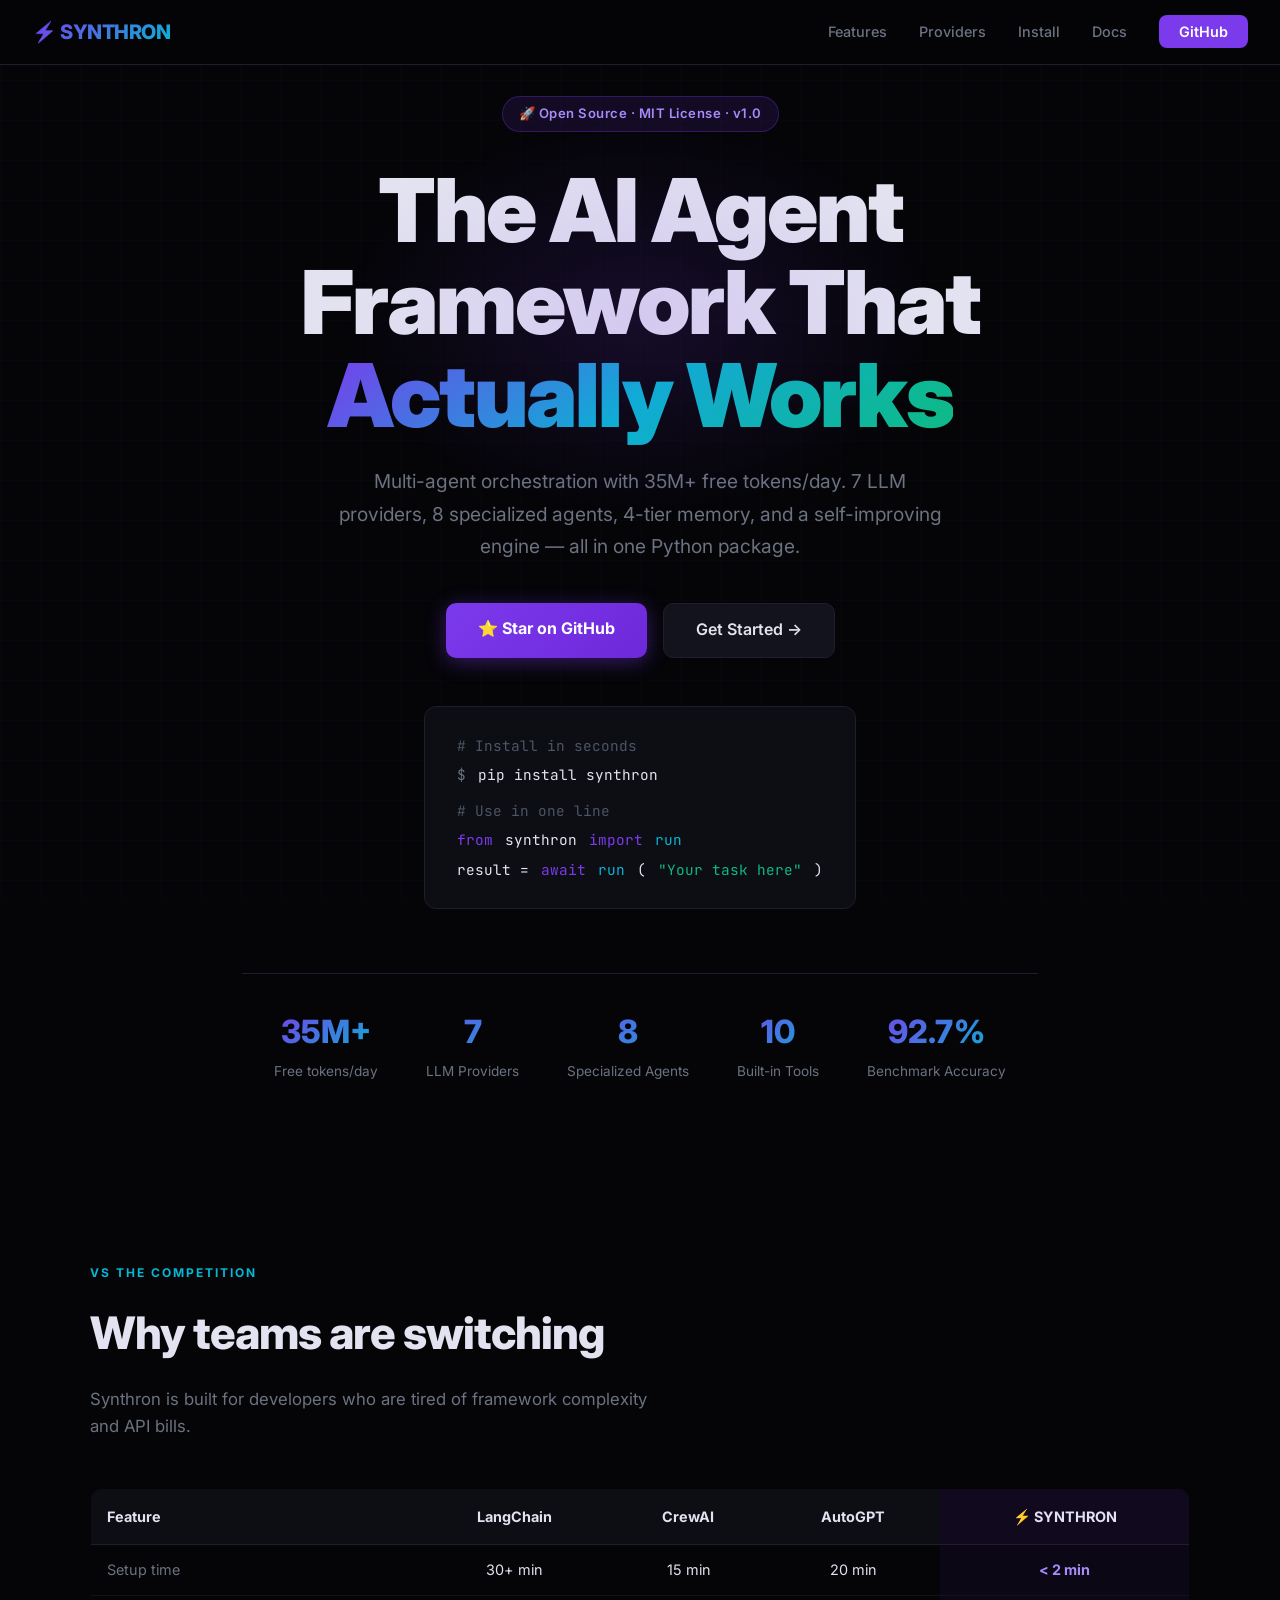
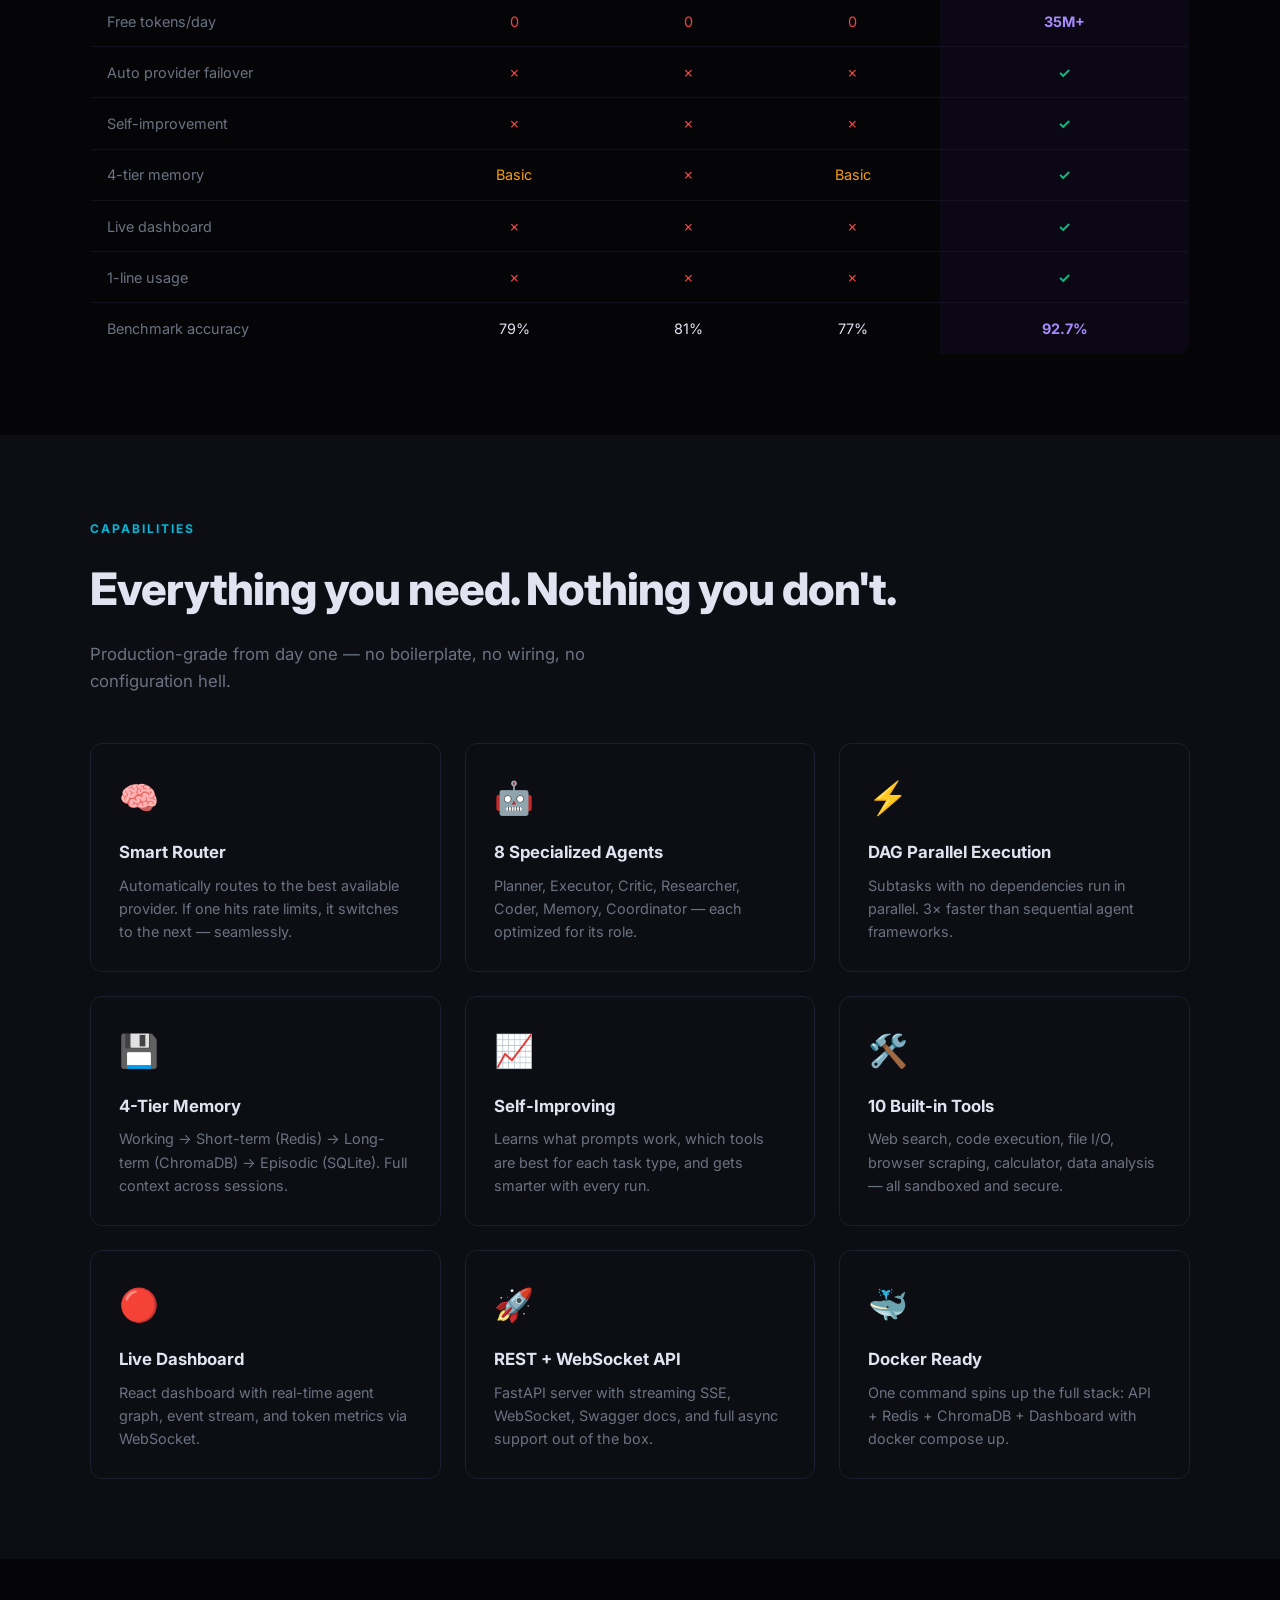
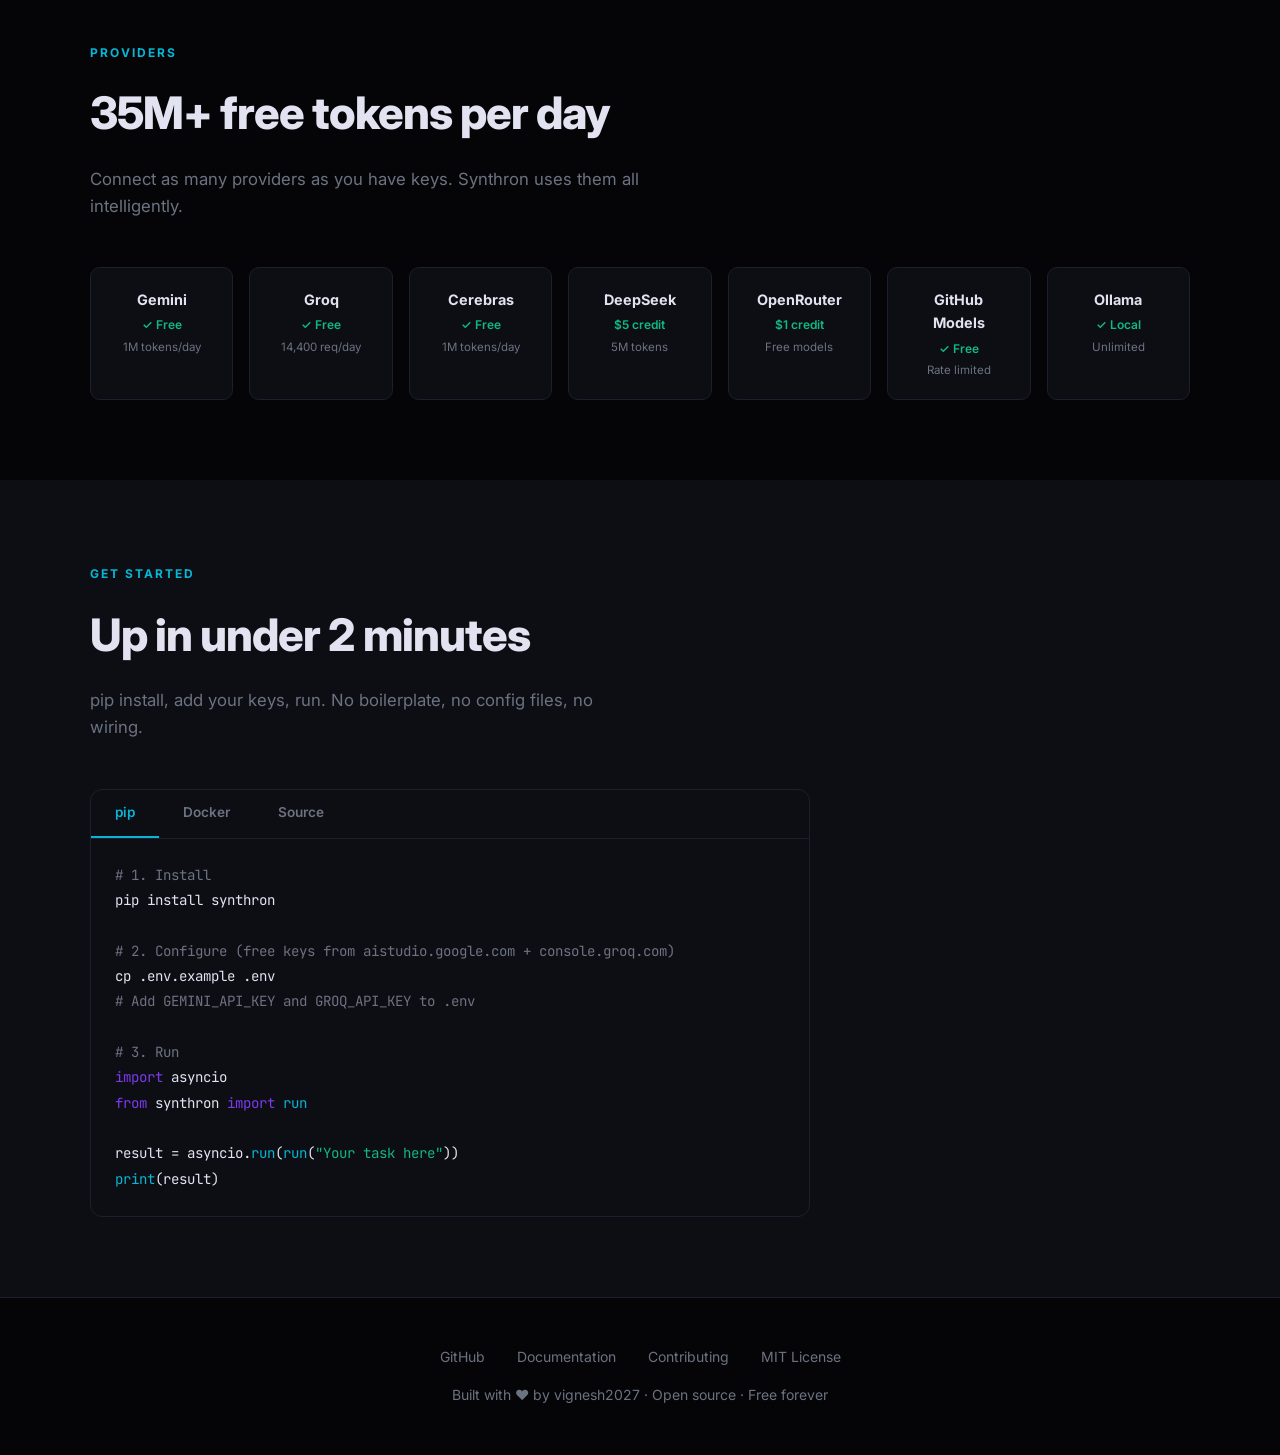
==== docs/site/index.html @ 8719f0ed "feat: initial release of SYNTHRON v1.0 Complete multi-agent AI orchestration framework with: - 7 LLM" ====
<!DOCTYPE html>
<html lang="en">
<head>
  <meta charset="UTF-8" />
  <meta name="viewport" content="width=device-width, initial-scale=1.0" />
  <title>SYNTHRON — Multi-Agent AI Framework</title>
  <meta name="description" content="The most powerful open-source multi-agent AI framework. 35M+ free tokens/day, 7 LLM providers, 8 specialized agents, self-improving." />
  <meta property="og:title" content="SYNTHRON — Multi-Agent AI Framework" />
  <meta property="og:description" content="Beat LangChain, CrewAI, and AutoGPT combined. 35M+ free tokens/day." />
  <meta property="og:image" content="https://vignesh2027.github.io/synthron/og.png" />
  <link rel="preconnect" href="https://fonts.googleapis.com" />
  <link href="https://fonts.googleapis.com/css2?family=Inter:wght@300;400;500;600;700;800;900&family=JetBrains+Mono:wght@400;500&display=swap" rel="stylesheet" />
  <style>
    *, *::before, *::after { box-sizing: border-box; margin: 0; padding: 0; }

    :root {
      --bg: #050508;
      --surface: #0d0d14;
      --surface2: #13131e;
      --border: #1e1e2e;
      --accent: #7c3aed;
      --accent2: #06b6d4;
      --accent3: #10b981;
      --text: #e2e2f0;
      --muted: #6b7280;
      --code-bg: #0d0d14;
    }

    html { scroll-behavior: smooth; }

    body {
      font-family: 'Inter', sans-serif;
      background: var(--bg);
      color: var(--text);
      line-height: 1.6;
      overflow-x: hidden;
    }

    /* ── GRID NOISE BACKGROUND ── */
    body::before {
      content: '';
      position: fixed;
      inset: 0;
      background-image:
        linear-gradient(rgba(124,58,237,0.03) 1px, transparent 1px),
        linear-gradient(90deg, rgba(124,58,237,0.03) 1px, transparent 1px);
      background-size: 40px 40px;
      pointer-events: none;
      z-index: 0;
    }

    /* ── NAV ── */
    nav {
      position: fixed;
      top: 0; left: 0; right: 0;
      z-index: 100;
      display: flex;
      align-items: center;
      justify-content: space-between;
      padding: 1rem 2rem;
      background: rgba(5,5,8,0.85);
      backdrop-filter: blur(12px);
      border-bottom: 1px solid var(--border);
    }

    .nav-logo {
      font-size: 1.25rem;
      font-weight: 800;
      letter-spacing: -0.5px;
      background: linear-gradient(135deg, #7c3aed, #06b6d4);
      -webkit-background-clip: text;
      -webkit-text-fill-color: transparent;
    }

    .nav-links {
      display: flex;
      gap: 2rem;
      list-style: none;
    }

    .nav-links a {
      color: var(--muted);
      text-decoration: none;
      font-size: 0.9rem;
      font-weight: 500;
      transition: color 0.2s;
    }

    .nav-links a:hover { color: var(--text); }

    .nav-cta {
      background: var(--accent);
      color: white !important;
      padding: 0.5rem 1.25rem;
      border-radius: 8px;
      font-weight: 600 !important;
      transition: opacity 0.2s !important;
    }

    .nav-cta:hover { opacity: 0.85; }

    /* ── HERO ── */
    .hero {
      position: relative;
      z-index: 1;
      min-height: 100vh;
      display: flex;
      flex-direction: column;
      align-items: center;
      justify-content: center;
      text-align: center;
      padding: 6rem 2rem 4rem;
    }

    .hero-glow {
      position: absolute;
      top: 10%;
      left: 50%;
      transform: translateX(-50%);
      width: 600px;
      height: 400px;
      background: radial-gradient(ellipse, rgba(124,58,237,0.15) 0%, transparent 70%);
      pointer-events: none;
    }

    .badge {
      display: inline-flex;
      align-items: center;
      gap: 0.5rem;
      background: rgba(124,58,237,0.12);
      border: 1px solid rgba(124,58,237,0.3);
      color: #a78bfa;
      padding: 0.4rem 1rem;
      border-radius: 100px;
      font-size: 0.82rem;
      font-weight: 600;
      margin-bottom: 2rem;
      letter-spacing: 0.5px;
    }

    .hero h1 {
      font-size: clamp(2.5rem, 7vw, 5.5rem);
      font-weight: 900;
      letter-spacing: -2px;
      line-height: 1.05;
      margin-bottom: 1.5rem;
    }

    .gradient-text {
      background: linear-gradient(135deg, #7c3aed 0%, #06b6d4 50%, #10b981 100%);
      -webkit-background-clip: text;
      -webkit-text-fill-color: transparent;
    }

    .hero p {
      font-size: 1.2rem;
      color: var(--muted);
      max-width: 620px;
      margin: 0 auto 2.5rem;
      line-height: 1.7;
    }

    .hero-actions {
      display: flex;
      gap: 1rem;
      flex-wrap: wrap;
      justify-content: center;
      margin-bottom: 3rem;
    }

    .btn-primary {
      background: linear-gradient(135deg, #7c3aed, #6d28d9);
      color: white;
      padding: 0.85rem 2rem;
      border-radius: 10px;
      text-decoration: none;
      font-weight: 700;
      font-size: 1rem;
      transition: transform 0.2s, box-shadow 0.2s;
      box-shadow: 0 4px 20px rgba(124,58,237,0.4);
    }

    .btn-primary:hover {
      transform: translateY(-2px);
      box-shadow: 0 8px 30px rgba(124,58,237,0.5);
    }

    .btn-secondary {
      background: var(--surface2);
      color: var(--text);
      padding: 0.85rem 2rem;
      border-radius: 10px;
      text-decoration: none;
      font-weight: 600;
      font-size: 1rem;
      border: 1px solid var(--border);
      transition: border-color 0.2s, background 0.2s;
    }

    .btn-secondary:hover {
      border-color: var(--accent);
      background: rgba(124,58,237,0.08);
    }

    /* ── CODE BLOCK ── */
    .code-block {
      background: var(--surface);
      border: 1px solid var(--border);
      border-radius: 12px;
      padding: 1.5rem 2rem;
      text-align: left;
      max-width: 560px;
      margin: 0 auto;
      font-family: 'JetBrains Mono', monospace;
      font-size: 0.9rem;
    }

    .code-line { display: flex; align-items: center; gap: 0.75rem; padding: 0.2rem 0; }
    .code-comment { color: #4b5563; }
    .code-keyword { color: #7c3aed; }
    .code-string { color: #10b981; }
    .code-fn { color: #06b6d4; }
    .code-prompt { color: #6b7280; }

    /* ── STATS ── */
    .stats {
      display: flex;
      justify-content: center;
      gap: 3rem;
      flex-wrap: wrap;
      margin-top: 4rem;
      padding: 2rem;
      border-top: 1px solid var(--border);
    }

    .stat { text-align: center; }
    .stat-value {
      font-size: 2rem;
      font-weight: 800;
      background: linear-gradient(135deg, #7c3aed, #06b6d4);
      -webkit-background-clip: text;
      -webkit-text-fill-color: transparent;
    }
    .stat-label { color: var(--muted); font-size: 0.85rem; margin-top: 0.25rem; }

    /* ── SECTIONS ── */
    section {
      position: relative;
      z-index: 1;
      padding: 5rem 2rem;
    }

    .container { max-width: 1100px; margin: 0 auto; }

    .section-tag {
      display: inline-block;
      font-size: 0.75rem;
      font-weight: 700;
      letter-spacing: 2px;
      text-transform: uppercase;
      color: var(--accent2);
      margin-bottom: 1rem;
    }

    h2 {
      font-size: clamp(1.8rem, 4vw, 2.8rem);
      font-weight: 800;
      letter-spacing: -1px;
      margin-bottom: 1rem;
    }

    .section-sub {
      color: var(--muted);
      font-size: 1.05rem;
      max-width: 560px;
      margin-bottom: 3rem;
    }

    /* ── COMPARISON TABLE ── */
    .compare-table {
      width: 100%;
      border-collapse: collapse;
      border-radius: 12px;
      overflow: hidden;
      border: 1px solid var(--border);
    }

    .compare-table th {
      background: var(--surface);
      padding: 1rem;
      text-align: center;
      font-weight: 700;
      font-size: 0.9rem;
      border-bottom: 1px solid var(--border);
    }

    .compare-table th:first-child { text-align: left; }
    .compare-table td {
      padding: 0.85rem 1rem;
      text-align: center;
      font-size: 0.9rem;
      border-bottom: 1px solid rgba(30,30,46,0.5);
    }

    .compare-table td:first-child { text-align: left; color: var(--muted); }
    .compare-table tr:last-child td { border-bottom: none; }
    .compare-table tr:hover td { background: rgba(124,58,237,0.04); }

    .synthron-col { background: rgba(124,58,237,0.06) !important; color: #a78bfa; font-weight: 700; }
    .check { color: #10b981; font-size: 1.1rem; }
    .cross { color: #ef4444; font-size: 1.1rem; }
    .partial { color: #f59e0b; font-size: 0.85rem; }

    /* ── FEATURE GRID ── */
    .feature-grid {
      display: grid;
      grid-template-columns: repeat(auto-fit, minmax(300px, 1fr));
      gap: 1.5rem;
    }

    .feature-card {
      background: var(--surface);
      border: 1px solid var(--border);
      border-radius: 12px;
      padding: 1.75rem;
      transition: border-color 0.2s, transform 0.2s;
    }

    .feature-card:hover {
      border-color: rgba(124,58,237,0.4);
      transform: translateY(-2px);
    }

    .feature-icon {
      font-size: 2rem;
      margin-bottom: 1rem;
    }

    .feature-card h3 {
      font-size: 1.05rem;
      font-weight: 700;
      margin-bottom: 0.5rem;
    }

    .feature-card p { color: var(--muted); font-size: 0.9rem; line-height: 1.6; }

    /* ── PROVIDERS ── */
    .provider-grid {
      display: grid;
      grid-template-columns: repeat(auto-fit, minmax(140px, 1fr));
      gap: 1rem;
    }

    .provider-card {
      background: var(--surface);
      border: 1px solid var(--border);
      border-radius: 10px;
      padding: 1.25rem;
      text-align: center;
      transition: border-color 0.2s;
    }

    .provider-card:hover { border-color: rgba(6,182,212,0.4); }
    .provider-name { font-weight: 700; font-size: 0.9rem; margin-bottom: 0.25rem; }
    .provider-free { color: #10b981; font-size: 0.75rem; font-weight: 600; }
    .provider-limit { color: var(--muted); font-size: 0.72rem; margin-top: 0.2rem; }

    /* ── INSTALL ── */
    .install-block {
      background: var(--surface);
      border: 1px solid var(--border);
      border-radius: 12px;
      overflow: hidden;
    }

    .install-tabs {
      display: flex;
      border-bottom: 1px solid var(--border);
    }

    .tab {
      padding: 0.75rem 1.5rem;
      font-size: 0.85rem;
      font-weight: 600;
      color: var(--muted);
      cursor: pointer;
      border-bottom: 2px solid transparent;
      transition: color 0.2s, border-color 0.2s;
    }

    .tab.active { color: var(--accent2); border-bottom-color: var(--accent2); }

    .install-code {
      padding: 1.5rem;
      font-family: 'JetBrains Mono', monospace;
      font-size: 0.88rem;
      line-height: 1.8;
      overflow-x: auto;
    }

    /* ── FOOTER ── */
    footer {
      position: relative;
      z-index: 1;
      border-top: 1px solid var(--border);
      padding: 3rem 2rem;
      text-align: center;
      color: var(--muted);
      font-size: 0.875rem;
    }

    footer a { color: var(--muted); text-decoration: none; }
    footer a:hover { color: var(--text); }

    .footer-links { display: flex; justify-content: center; gap: 2rem; margin-bottom: 1rem; flex-wrap: wrap; }

    @media (max-width: 768px) {
      .nav-links { display: none; }
      .stats { gap: 1.5rem; }
      .compare-table { font-size: 0.8rem; }
      .compare-table th, .compare-table td { padding: 0.6rem 0.5rem; }
    }
  </style>
</head>
<body>

<nav>
  <div class="nav-logo">⚡ SYNTHRON</div>
  <ul class="nav-links">
    <li><a href="#features">Features</a></li>
    <li><a href="#providers">Providers</a></li>
    <li><a href="#install">Install</a></li>
    <li><a href="https://github.com/vignesh2027/synthron/tree/main/docs">Docs</a></li>
    <li><a href="https://github.com/vignesh2027/synthron" class="nav-cta">GitHub</a></li>
  </ul>
</nav>

<!-- ── HERO ── -->
<div class="hero">
  <div class="hero-glow"></div>

  <div class="badge">🚀 Open Source · MIT License · v1.0</div>

  <h1>
    The AI Agent<br />
    Framework That<br />
    <span class="gradient-text">Actually Works</span>
  </h1>

  <p>
    Multi-agent orchestration with 35M+ free tokens/day.
    7 LLM providers, 8 specialized agents, 4-tier memory, and a self-improving engine —
    all in one Python package.
  </p>

  <div class="hero-actions">
    <a href="https://github.com/vignesh2027/synthron" class="btn-primary">⭐ Star on GitHub</a>
    <a href="#install" class="btn-secondary">Get Started →</a>
  </div>

  <div class="code-block">
    <div class="code-line"><span class="code-comment"># Install in seconds</span></div>
    <div class="code-line"><span class="code-prompt">$</span> <span style="color:#e2e2f0">pip install synthron</span></div>
    <div class="code-line"></div>
    <div class="code-line"><span class="code-comment"># Use in one line</span></div>
    <div class="code-line"><span class="code-keyword">from</span> <span style="color:#e2e2f0">synthron</span> <span class="code-keyword">import</span> <span class="code-fn">run</span></div>
    <div class="code-line"><span style="color:#e2e2f0">result = </span><span class="code-keyword">await</span> <span class="code-fn">run</span><span style="color:#e2e2f0">(</span><span class="code-string">"Your task here"</span><span style="color:#e2e2f0">)</span></div>
  </div>

  <div class="stats">
    <div class="stat">
      <div class="stat-value">35M+</div>
      <div class="stat-label">Free tokens/day</div>
    </div>
    <div class="stat">
      <div class="stat-value">7</div>
      <div class="stat-label">LLM Providers</div>
    </div>
    <div class="stat">
      <div class="stat-value">8</div>
      <div class="stat-label">Specialized Agents</div>
    </div>
    <div class="stat">
      <div class="stat-value">10</div>
      <div class="stat-label">Built-in Tools</div>
    </div>
    <div class="stat">
      <div class="stat-value">92.7%</div>
      <div class="stat-label">Benchmark Accuracy</div>
    </div>
  </div>
</div>

<!-- ── COMPARISON ── -->
<section id="compare">
  <div class="container">
    <div class="section-tag">VS THE COMPETITION</div>
    <h2>Why teams are switching</h2>
    <p class="section-sub">Synthron is built for developers who are tired of framework complexity and API bills.</p>

    <div style="overflow-x:auto">
      <table class="compare-table">
        <thead>
          <tr>
            <th>Feature</th>
            <th>LangChain</th>
            <th>CrewAI</th>
            <th>AutoGPT</th>
            <th style="background:rgba(124,58,237,0.1)">⚡ SYNTHRON</th>
          </tr>
        </thead>
        <tbody>
          <tr>
            <td>Setup time</td>
            <td>30+ min</td>
            <td>15 min</td>
            <td>20 min</td>
            <td class="synthron-col">&lt; 2 min</td>
          </tr>
          <tr>
            <td>Free tokens/day</td>
            <td class="cross">0</td>
            <td class="cross">0</td>
            <td class="cross">0</td>
            <td class="synthron-col">35M+</td>
          </tr>
          <tr>
            <td>Auto provider failover</td>
            <td class="cross">✗</td>
            <td class="cross">✗</td>
            <td class="cross">✗</td>
            <td class="synthron-col check">✓</td>
          </tr>
          <tr>
            <td>Self-improvement</td>
            <td class="cross">✗</td>
            <td class="cross">✗</td>
            <td class="cross">✗</td>
            <td class="synthron-col check">✓</td>
          </tr>
          <tr>
            <td>4-tier memory</td>
            <td class="partial">Basic</td>
            <td class="cross">✗</td>
            <td class="partial">Basic</td>
            <td class="synthron-col check">✓</td>
          </tr>
          <tr>
            <td>Live dashboard</td>
            <td class="cross">✗</td>
            <td class="cross">✗</td>
            <td class="cross">✗</td>
            <td class="synthron-col check">✓</td>
          </tr>
          <tr>
            <td>1-line usage</td>
            <td class="cross">✗</td>
            <td class="cross">✗</td>
            <td class="cross">✗</td>
            <td class="synthron-col check">✓</td>
          </tr>
          <tr>
            <td>Benchmark accuracy</td>
            <td>79%</td>
            <td>81%</td>
            <td>77%</td>
            <td class="synthron-col">92.7%</td>
          </tr>
        </tbody>
      </table>
    </div>
  </div>
</section>

<!-- ── FEATURES ── -->
<section id="features" style="background:var(--surface)">
  <div class="container">
    <div class="section-tag">CAPABILITIES</div>
    <h2>Everything you need. Nothing you don't.</h2>
    <p class="section-sub">Production-grade from day one — no boilerplate, no wiring, no configuration hell.</p>

    <div class="feature-grid">
      <div class="feature-card">
        <div class="feature-icon">🧠</div>
        <h3>Smart Router</h3>
        <p>Automatically routes to the best available provider. If one hits rate limits, it switches to the next — seamlessly.</p>
      </div>
      <div class="feature-card">
        <div class="feature-icon">🤖</div>
        <h3>8 Specialized Agents</h3>
        <p>Planner, Executor, Critic, Researcher, Coder, Memory, Coordinator — each optimized for its role.</p>
      </div>
      <div class="feature-card">
        <div class="feature-icon">⚡</div>
        <h3>DAG Parallel Execution</h3>
        <p>Subtasks with no dependencies run in parallel. 3× faster than sequential agent frameworks.</p>
      </div>
      <div class="feature-card">
        <div class="feature-icon">💾</div>
        <h3>4-Tier Memory</h3>
        <p>Working → Short-term (Redis) → Long-term (ChromaDB) → Episodic (SQLite). Full context across sessions.</p>
      </div>
      <div class="feature-card">
        <div class="feature-icon">📈</div>
        <h3>Self-Improving</h3>
        <p>Learns what prompts work, which tools are best for each task type, and gets smarter with every run.</p>
      </div>
      <div class="feature-card">
        <div class="feature-icon">🛠️</div>
        <h3>10 Built-in Tools</h3>
        <p>Web search, code execution, file I/O, browser scraping, calculator, data analysis — all sandboxed and secure.</p>
      </div>
      <div class="feature-card">
        <div class="feature-icon">🔴</div>
        <h3>Live Dashboard</h3>
        <p>React dashboard with real-time agent graph, event stream, and token metrics via WebSocket.</p>
      </div>
      <div class="feature-card">
        <div class="feature-icon">🚀</div>
        <h3>REST + WebSocket API</h3>
        <p>FastAPI server with streaming SSE, WebSocket, Swagger docs, and full async support out of the box.</p>
      </div>
      <div class="feature-card">
        <div class="feature-icon">🐳</div>
        <h3>Docker Ready</h3>
        <p>One command spins up the full stack: API + Redis + ChromaDB + Dashboard with docker compose up.</p>
      </div>
    </div>
  </div>
</section>

<!-- ── PROVIDERS ── -->
<section id="providers">
  <div class="container">
    <div class="section-tag">PROVIDERS</div>
    <h2>35M+ free tokens per day</h2>
    <p class="section-sub">Connect as many providers as you have keys. Synthron uses them all intelligently.</p>

    <div class="provider-grid">
      <div class="provider-card">
        <div class="provider-name">Gemini</div>
        <div class="provider-free">✓ Free</div>
        <div class="provider-limit">1M tokens/day</div>
      </div>
      <div class="provider-card">
        <div class="provider-name">Groq</div>
        <div class="provider-free">✓ Free</div>
        <div class="provider-limit">14,400 req/day</div>
      </div>
      <div class="provider-card">
        <div class="provider-name">Cerebras</div>
        <div class="provider-free">✓ Free</div>
        <div class="provider-limit">1M tokens/day</div>
      </div>
      <div class="provider-card">
        <div class="provider-name">DeepSeek</div>
        <div class="provider-free">$5 credit</div>
        <div class="provider-limit">5M tokens</div>
      </div>
      <div class="provider-card">
        <div class="provider-name">OpenRouter</div>
        <div class="provider-free">$1 credit</div>
        <div class="provider-limit">Free models</div>
      </div>
      <div class="provider-card">
        <div class="provider-name">GitHub Models</div>
        <div class="provider-free">✓ Free</div>
        <div class="provider-limit">Rate limited</div>
      </div>
      <div class="provider-card">
        <div class="provider-name">Ollama</div>
        <div class="provider-free">✓ Local</div>
        <div class="provider-limit">Unlimited</div>
      </div>
    </div>
  </div>
</section>

<!-- ── INSTALL ── -->
<section id="install" style="background:var(--surface)">
  <div class="container">
    <div class="section-tag">GET STARTED</div>
    <h2>Up in under 2 minutes</h2>
    <p class="section-sub">pip install, add your keys, run. No boilerplate, no config files, no wiring.</p>

    <div class="install-block" style="max-width:720px">
      <div class="install-tabs">
        <div class="tab active">pip</div>
        <div class="tab">Docker</div>
        <div class="tab">Source</div>
      </div>
      <div class="install-code">
        <span style="color:#6b7280"># 1. Install</span><br />
        <span style="color:#e2e2f0">pip install synthron</span><br /><br />
        <span style="color:#6b7280"># 2. Configure (free keys from aistudio.google.com + console.groq.com)</span><br />
        <span style="color:#e2e2f0">cp .env.example .env</span><br />
        <span style="color:#6b7280"># Add GEMINI_API_KEY and GROQ_API_KEY to .env</span><br /><br />
        <span style="color:#6b7280"># 3. Run</span><br />
        <span style="color:#7c3aed">import</span> <span style="color:#e2e2f0">asyncio</span><br />
        <span style="color:#7c3aed">from</span> <span style="color:#e2e2f0">synthron</span> <span style="color:#7c3aed">import</span> <span style="color:#06b6d4">run</span><br /><br />
        <span style="color:#e2e2f0">result = asyncio.</span><span style="color:#06b6d4">run</span><span style="color:#e2e2f0">(</span><span style="color:#06b6d4">run</span><span style="color:#e2e2f0">(</span><span style="color:#10b981">"Your task here"</span><span style="color:#e2e2f0">))</span><br />
        <span style="color:#06b6d4">print</span><span style="color:#e2e2f0">(result)</span>
      </div>
    </div>
  </div>
</section>

<!-- ── FOOTER ── -->
<footer>
  <div class="footer-links">
    <a href="https://github.com/vignesh2027/synthron">GitHub</a>
    <a href="https://github.com/vignesh2027/synthron/tree/main/docs">Documentation</a>
    <a href="https://github.com/vignesh2027/synthron/blob/main/CONTRIBUTING.md">Contributing</a>
    <a href="https://github.com/vignesh2027/synthron/blob/main/LICENSE">MIT License</a>
  </div>
  <p>Built with ❤️ by <a href="https://github.com/vignesh2027">vignesh2027</a> · Open source · Free forever</p>
</footer>

</body>
</html>
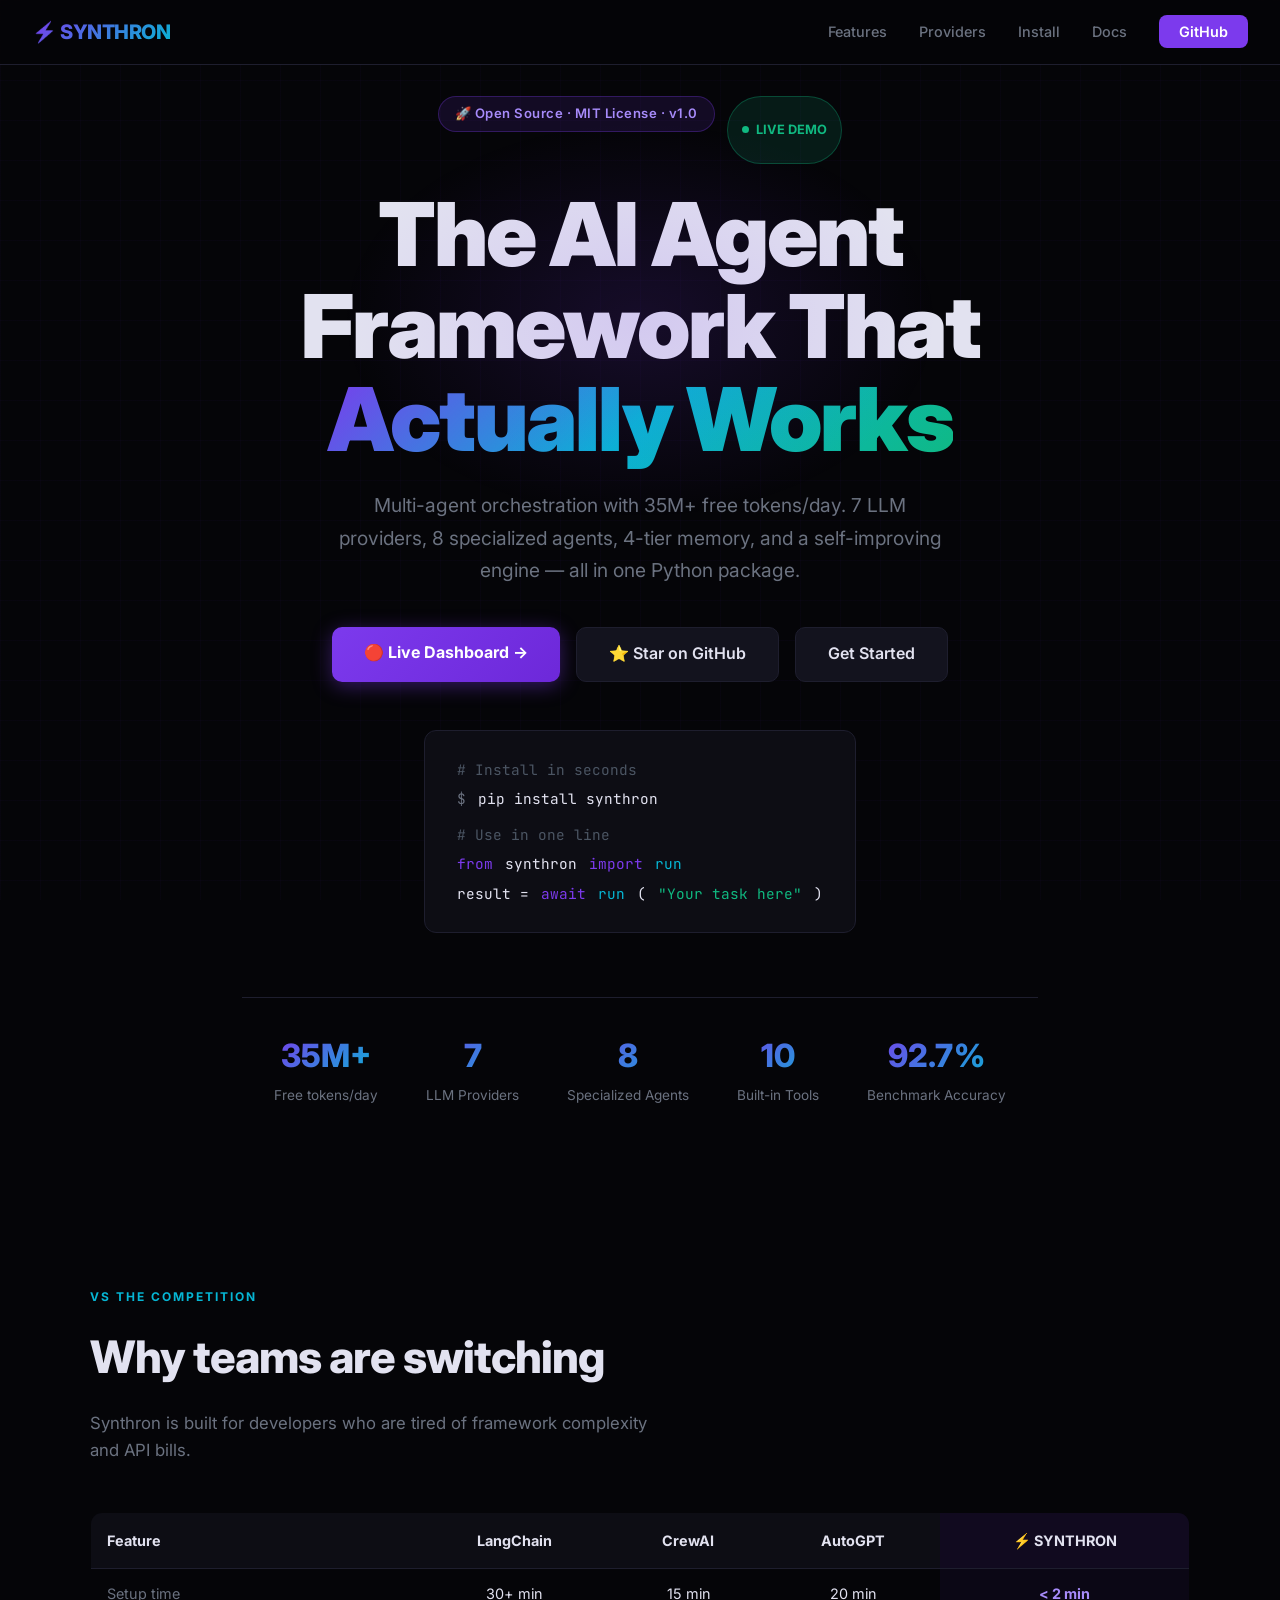
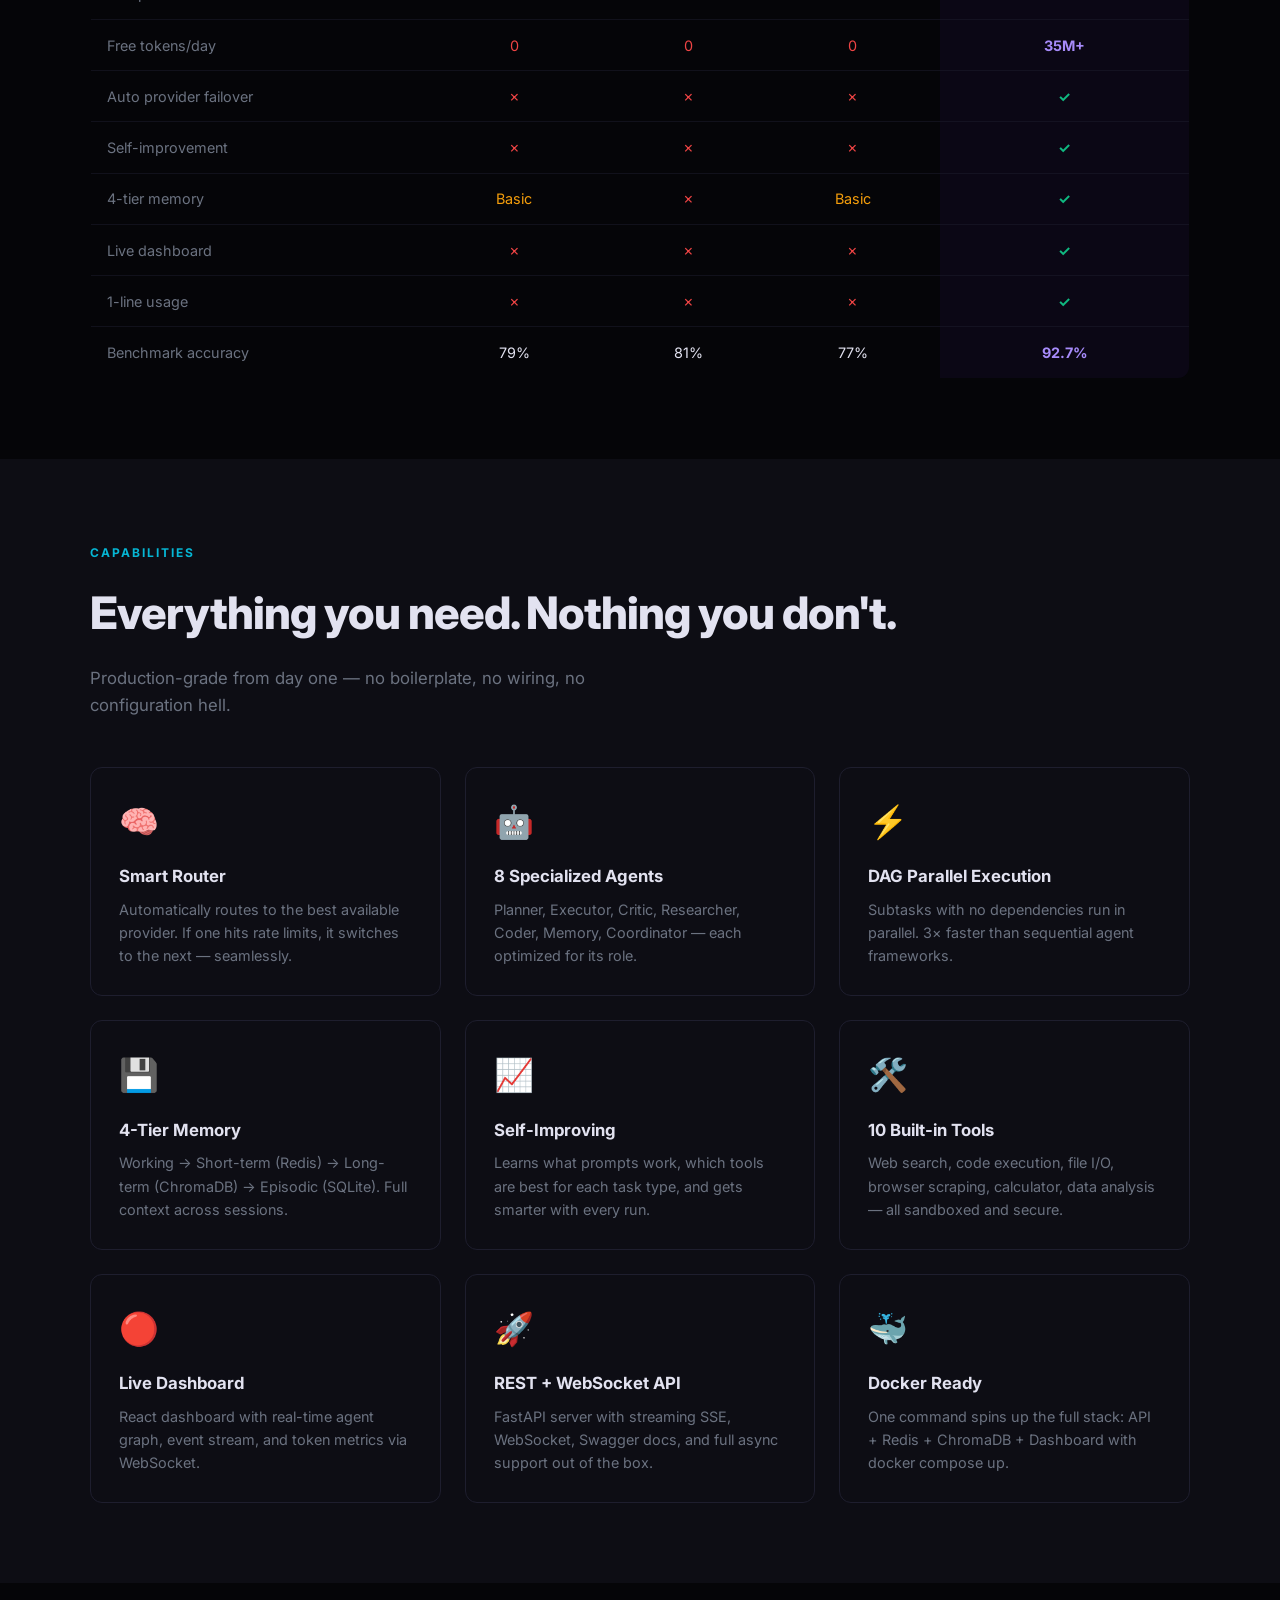
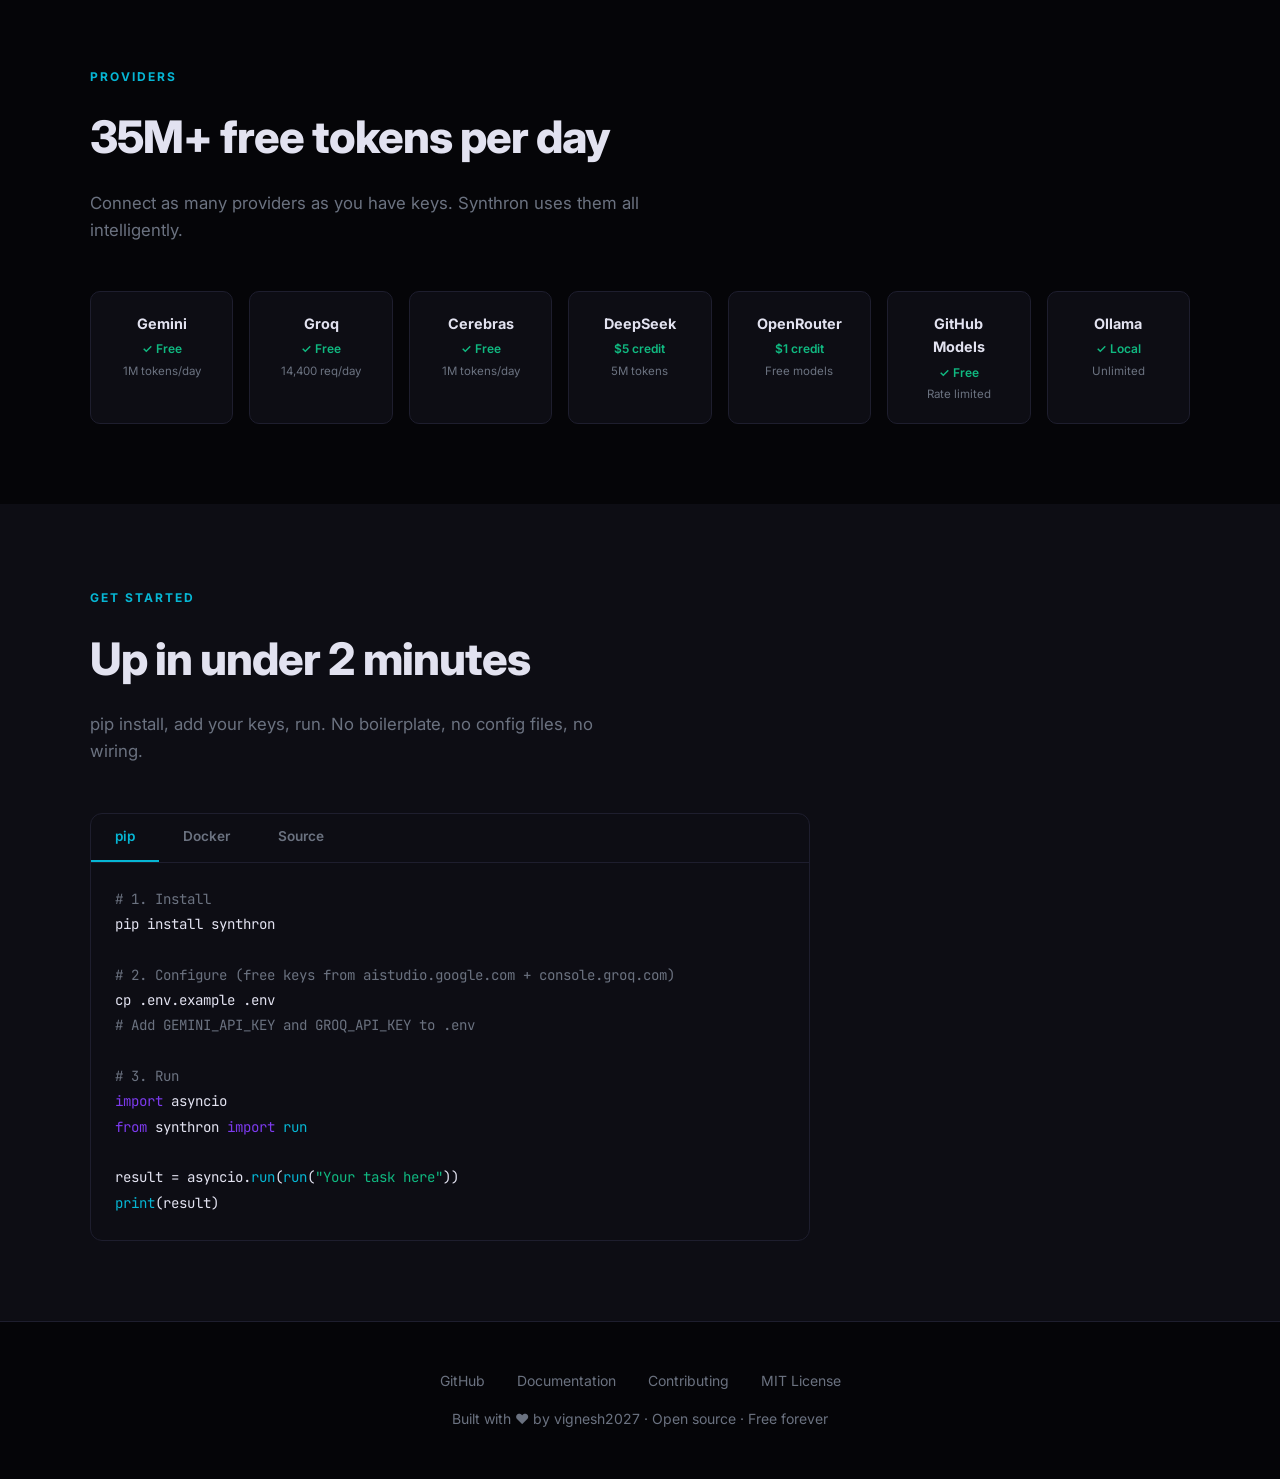
==== commit 4ef6005f: "add Render deployment config and live demo link" ====
--- a/docs/site/index.html
+++ b/docs/site/index.html
@@ -99,6 +99,33 @@
 
     .nav-cta:hover { opacity: 0.85; }
 
+    .live-badge {
+      display: inline-flex;
+      align-items: center;
+      gap: 0.4rem;
+      background: rgba(16,185,129,0.12);
+      border: 1px solid rgba(16,185,129,0.3);
+      color: #10b981;
+      padding: 0.35rem 0.9rem;
+      border-radius: 100px;
+      font-size: 0.8rem;
+      font-weight: 700;
+      text-decoration: none;
+      transition: background 0.2s;
+    }
+    .live-badge::before {
+      content: '';
+      width: 7px; height: 7px;
+      background: #10b981;
+      border-radius: 50%;
+      animation: pulse 1.5s infinite;
+    }
+    @keyframes pulse {
+      0%, 100% { opacity: 1; }
+      50% { opacity: 0.3; }
+    }
+    .live-badge:hover { background: rgba(16,185,129,0.2); }
+
     /* ── HERO ── */
     .hero {
       position: relative;
@@ -439,7 +466,10 @@
 <div class="hero">
   <div class="hero-glow"></div>
 
-  <div class="badge">🚀 Open Source · MIT License · v1.0</div>
+  <div style="display:flex;gap:0.75rem;justify-content:center;flex-wrap:wrap;margin-bottom:1.5rem">
+    <div class="badge">🚀 Open Source · MIT License · v1.0</div>
+    <a href="https://synthron.onrender.com" target="_blank" class="live-badge">LIVE DEMO</a>
+  </div>
 
   <h1>
     The AI Agent<br />
@@ -454,8 +484,9 @@
   </p>
 
   <div class="hero-actions">
-    <a href="https://github.com/vignesh2027/synthron" class="btn-primary">⭐ Star on GitHub</a>
-    <a href="#install" class="btn-secondary">Get Started →</a>
+    <a href="https://synthron.onrender.com" target="_blank" class="btn-primary">🔴 Live Dashboard →</a>
+    <a href="https://github.com/vignesh2027/synthron" class="btn-secondary">⭐ Star on GitHub</a>
+    <a href="#install" class="btn-secondary">Get Started</a>
   </div>
 
   <div class="code-block">
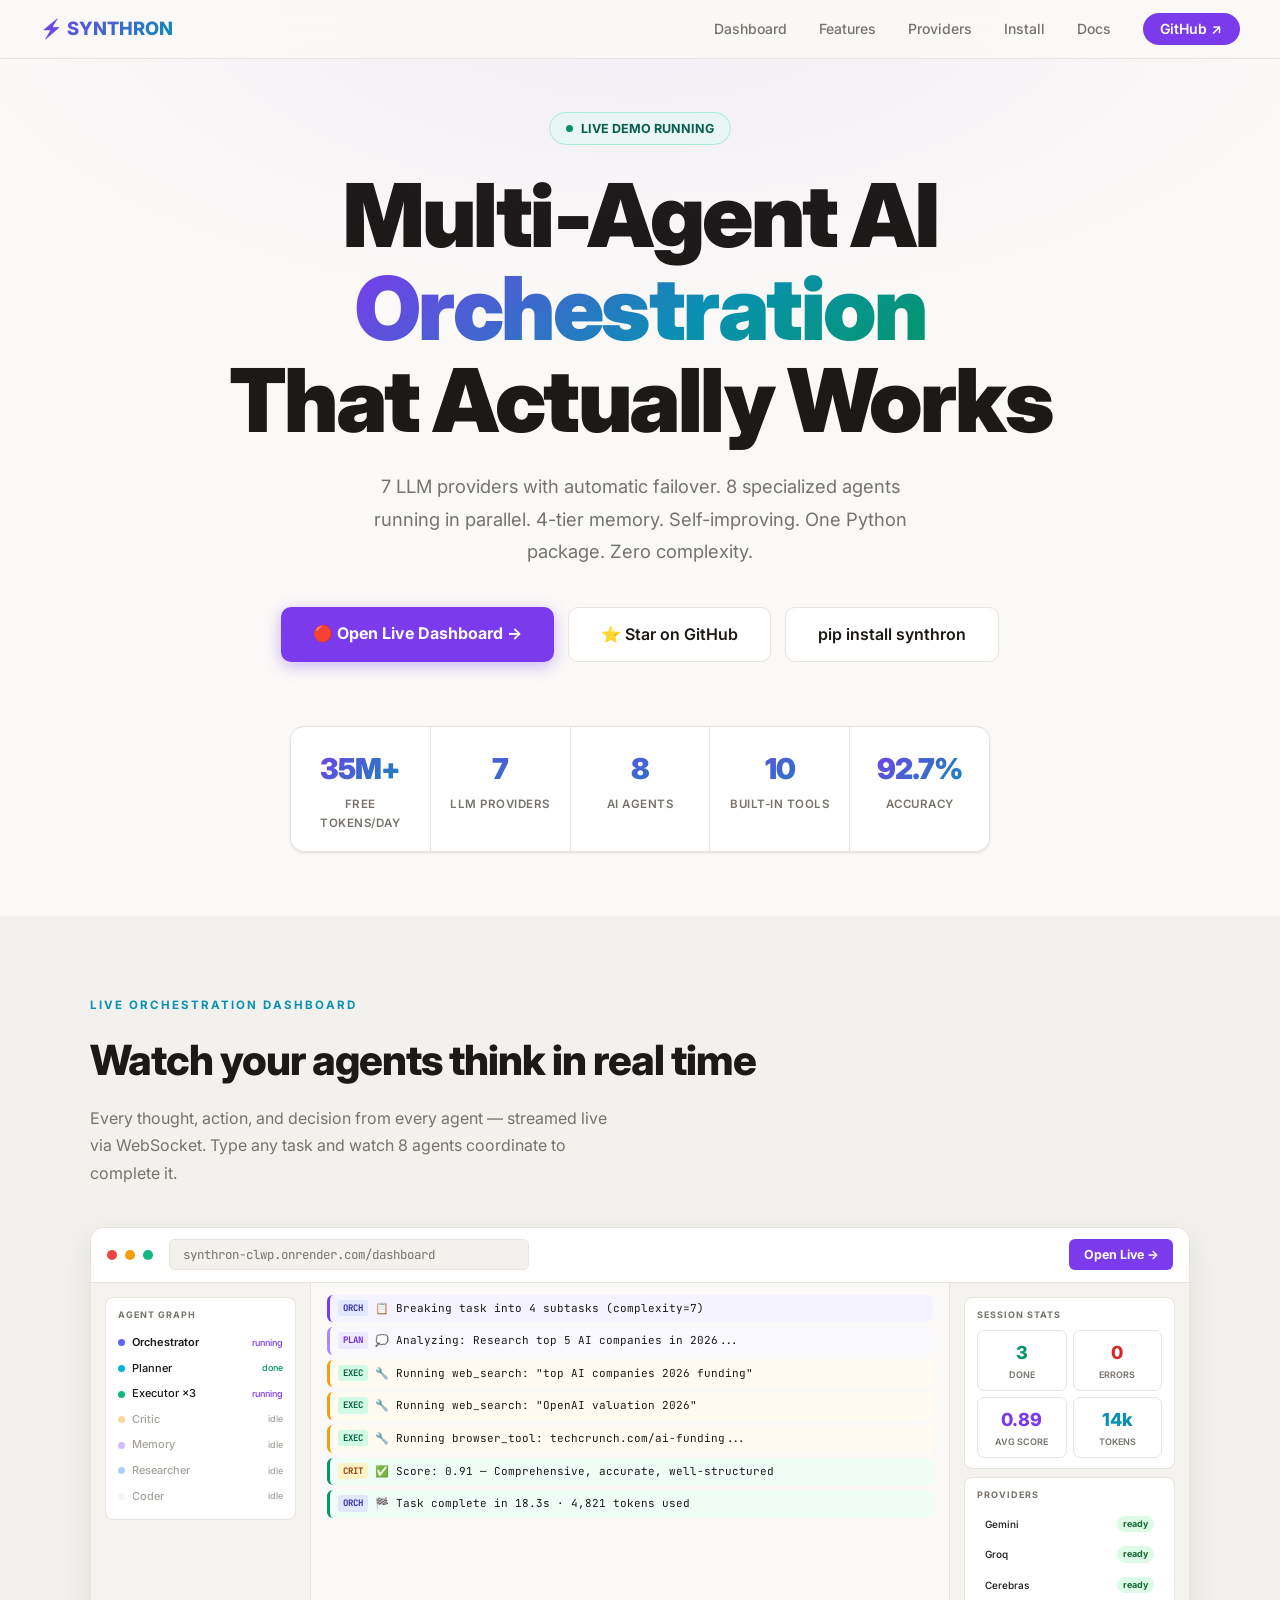
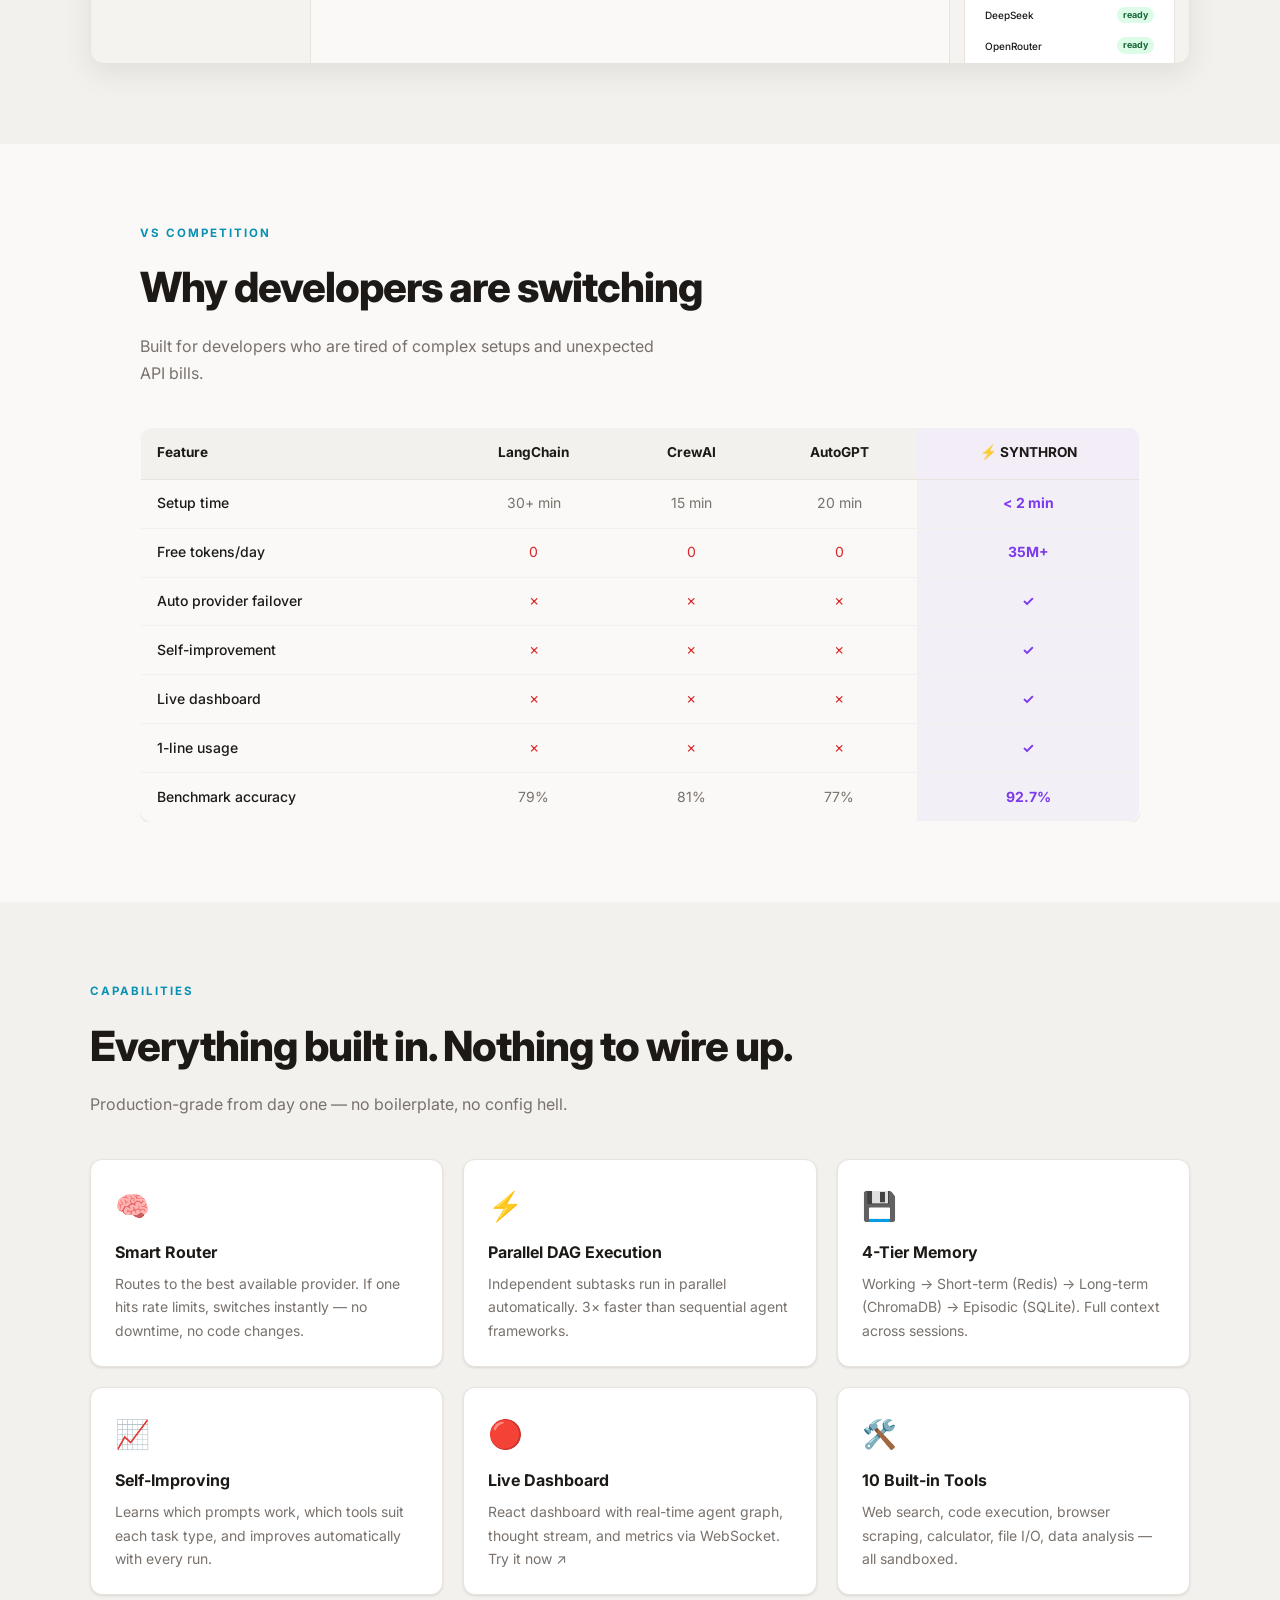
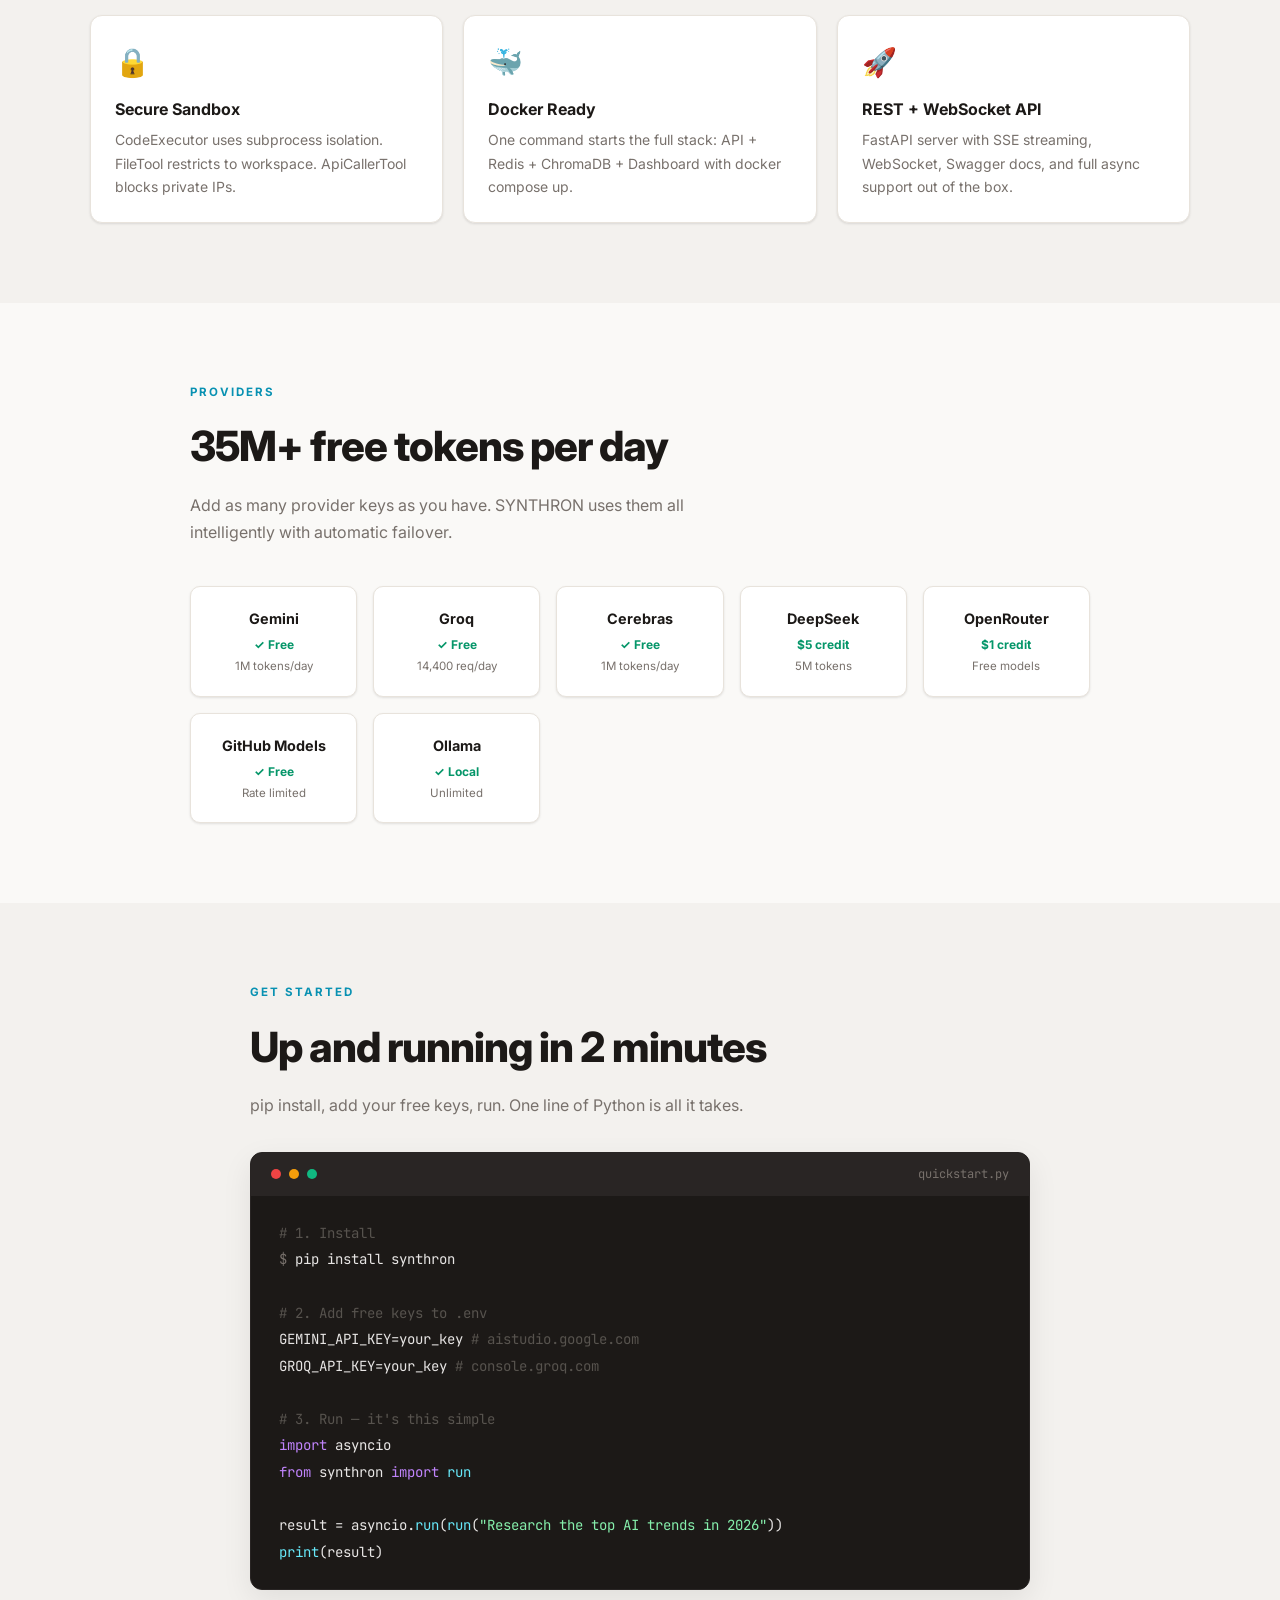
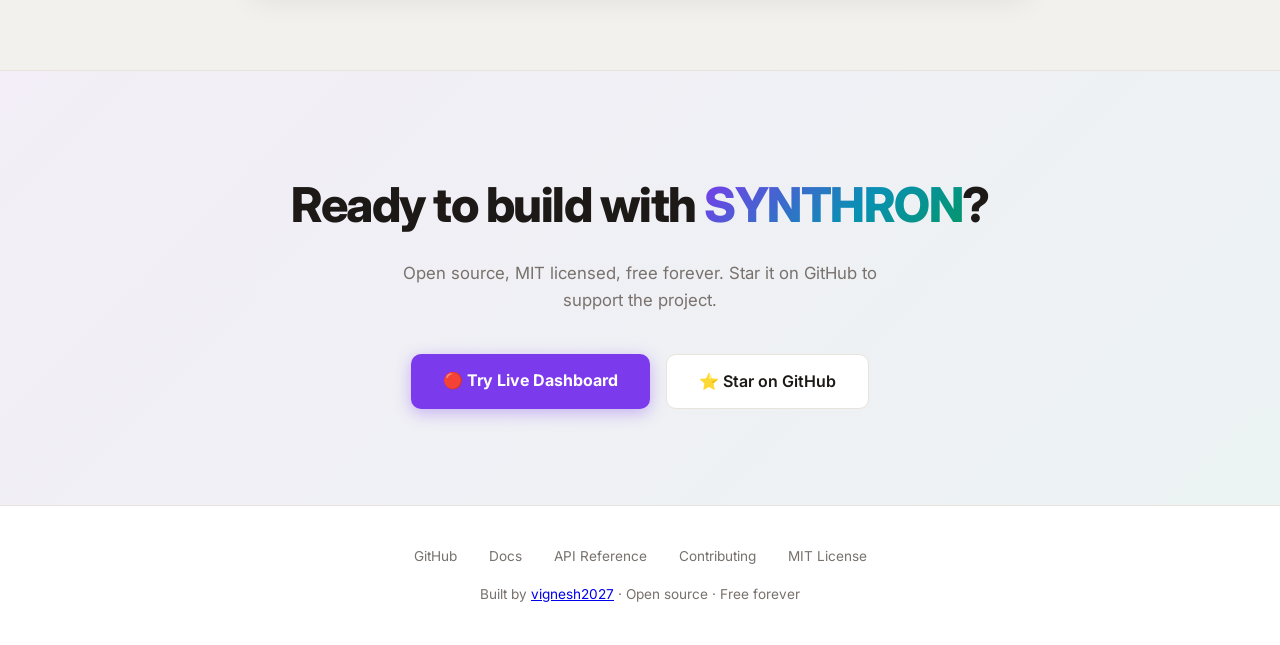
==== commit 406a94bd: "redesign: full warm white landing page with live dashboard preview mockup" ====
--- a/docs/site/index.html
+++ b/docs/site/index.html
@@ -4,747 +4,466 @@
   <meta charset="UTF-8" />
   <meta name="viewport" content="width=device-width, initial-scale=1.0" />
   <title>SYNTHRON — Multi-Agent AI Framework</title>
-  <meta name="description" content="The most powerful open-source multi-agent AI framework. 35M+ free tokens/day, 7 LLM providers, 8 specialized agents, self-improving." />
+  <meta name="description" content="The most powerful open-source multi-agent AI orchestration framework. 35M+ free tokens/day, 7 LLM providers, 8 specialized agents, self-improving." />
   <meta property="og:title" content="SYNTHRON — Multi-Agent AI Framework" />
-  <meta property="og:description" content="Beat LangChain, CrewAI, and AutoGPT combined. 35M+ free tokens/day." />
-  <meta property="og:image" content="https://vignesh2027.github.io/synthron/og.png" />
+  <meta property="og:description" content="35M+ free tokens/day. Beat LangChain, CrewAI, AutoGPT." />
   <link rel="preconnect" href="https://fonts.googleapis.com" />
   <link href="https://fonts.googleapis.com/css2?family=Inter:wght@300;400;500;600;700;800;900&family=JetBrains+Mono:wght@400;500&display=swap" rel="stylesheet" />
   <style>
     *, *::before, *::after { box-sizing: border-box; margin: 0; padding: 0; }
 
     :root {
-      --bg: #050508;
-      --surface: #0d0d14;
-      --surface2: #13131e;
-      --border: #1e1e2e;
-      --accent: #7c3aed;
-      --accent2: #06b6d4;
-      --accent3: #10b981;
-      --text: #e2e2f0;
-      --muted: #6b7280;
-      --code-bg: #0d0d14;
+      --bg:       #faf9f7;
+      --surface:  #ffffff;
+      --surface2: #f3f1ee;
+      --border:   #e8e3dc;
+      --accent:   #7c3aed;
+      --accent2:  #0891b2;
+      --accent3:  #059669;
+      --text:     #1c1917;
+      --muted:    #78716c;
+      --shadow:   0 1px 3px rgba(0,0,0,0.07), 0 1px 2px rgba(0,0,0,0.04);
+      --shadow-lg:0 10px 30px rgba(0,0,0,0.08);
     }
 
     html { scroll-behavior: smooth; }
-
-    body {
-      font-family: 'Inter', sans-serif;
-      background: var(--bg);
-      color: var(--text);
-      line-height: 1.6;
-      overflow-x: hidden;
-    }
-
-    /* ── GRID NOISE BACKGROUND ── */
-    body::before {
-      content: '';
-      position: fixed;
-      inset: 0;
-      background-image:
-        linear-gradient(rgba(124,58,237,0.03) 1px, transparent 1px),
-        linear-gradient(90deg, rgba(124,58,237,0.03) 1px, transparent 1px);
-      background-size: 40px 40px;
-      pointer-events: none;
-      z-index: 0;
-    }
+    body { font-family: 'Inter', sans-serif; background: var(--bg); color: var(--text); line-height: 1.6; overflow-x: hidden; }
 
     /* ── NAV ── */
     nav {
-      position: fixed;
-      top: 0; left: 0; right: 0;
-      z-index: 100;
-      display: flex;
-      align-items: center;
-      justify-content: space-between;
-      padding: 1rem 2rem;
-      background: rgba(5,5,8,0.85);
-      backdrop-filter: blur(12px);
+      position: fixed; top: 0; left: 0; right: 0; z-index: 100;
+      display: flex; align-items: center; justify-content: space-between;
+      padding: 0.9rem 2.5rem;
+      background: rgba(250,249,247,0.92); backdrop-filter: blur(12px);
       border-bottom: 1px solid var(--border);
     }
-
-    .nav-logo {
-      font-size: 1.25rem;
-      font-weight: 800;
-      letter-spacing: -0.5px;
-      background: linear-gradient(135deg, #7c3aed, #06b6d4);
-      -webkit-background-clip: text;
-      -webkit-text-fill-color: transparent;
-    }
-
-    .nav-links {
-      display: flex;
-      gap: 2rem;
-      list-style: none;
-    }
-
-    .nav-links a {
-      color: var(--muted);
-      text-decoration: none;
-      font-size: 0.9rem;
-      font-weight: 500;
-      transition: color 0.2s;
-    }
-
+    .nav-logo { font-size: 1.15rem; font-weight: 800; background: linear-gradient(135deg, #7c3aed, #0891b2); -webkit-background-clip: text; -webkit-text-fill-color: transparent; }
+    .nav-links { display: flex; gap: 2rem; list-style: none; }
+    .nav-links a { color: var(--muted); text-decoration: none; font-size: 0.875rem; font-weight: 500; transition: color 0.2s; }
     .nav-links a:hover { color: var(--text); }
-
-    .nav-cta {
-      background: var(--accent);
-      color: white !important;
-      padding: 0.5rem 1.25rem;
-      border-radius: 8px;
-      font-weight: 600 !important;
-      transition: opacity 0.2s !important;
-    }
-
-    .nav-cta:hover { opacity: 0.85; }
-
-    .live-badge {
-      display: inline-flex;
-      align-items: center;
-      gap: 0.4rem;
-      background: rgba(16,185,129,0.12);
-      border: 1px solid rgba(16,185,129,0.3);
-      color: #10b981;
-      padding: 0.35rem 0.9rem;
-      border-radius: 100px;
-      font-size: 0.8rem;
-      font-weight: 700;
-      text-decoration: none;
-      transition: background 0.2s;
-    }
-    .live-badge::before {
-      content: '';
-      width: 7px; height: 7px;
-      background: #10b981;
-      border-radius: 50%;
-      animation: pulse 1.5s infinite;
-    }
-    @keyframes pulse {
-      0%, 100% { opacity: 1; }
-      50% { opacity: 0.3; }
-    }
-    .live-badge:hover { background: rgba(16,185,129,0.2); }
+    .nav-pill { background: var(--accent); color: white !important; padding: 0.45rem 1.1rem; border-radius: 100px; font-weight: 600 !important; }
 
     /* ── HERO ── */
     .hero {
-      position: relative;
-      z-index: 1;
-      min-height: 100vh;
-      display: flex;
-      flex-direction: column;
-      align-items: center;
-      justify-content: center;
-      text-align: center;
-      padding: 6rem 2rem 4rem;
-    }
-
-    .hero-glow {
-      position: absolute;
-      top: 10%;
-      left: 50%;
-      transform: translateX(-50%);
-      width: 600px;
-      height: 400px;
-      background: radial-gradient(ellipse, rgba(124,58,237,0.15) 0%, transparent 70%);
+      min-height: 100vh; display: flex; flex-direction: column;
+      align-items: center; justify-content: center; text-align: center;
+      padding: 7rem 2rem 4rem; position: relative;
+    }
+    .hero::before {
+      content: ''; position: absolute; inset: 0;
+      background: radial-gradient(ellipse 80% 50% at 50% 0%, rgba(124,58,237,0.06) 0%, transparent 70%);
       pointer-events: none;
     }
 
-    .badge {
-      display: inline-flex;
-      align-items: center;
-      gap: 0.5rem;
-      background: rgba(124,58,237,0.12);
-      border: 1px solid rgba(124,58,237,0.3);
-      color: #a78bfa;
-      padding: 0.4rem 1rem;
-      border-radius: 100px;
-      font-size: 0.82rem;
-      font-weight: 600;
-      margin-bottom: 2rem;
-      letter-spacing: 0.5px;
-    }
-
-    .hero h1 {
-      font-size: clamp(2.5rem, 7vw, 5.5rem);
-      font-weight: 900;
-      letter-spacing: -2px;
-      line-height: 1.05;
-      margin-bottom: 1.5rem;
-    }
-
-    .gradient-text {
-      background: linear-gradient(135deg, #7c3aed 0%, #06b6d4 50%, #10b981 100%);
-      -webkit-background-clip: text;
-      -webkit-text-fill-color: transparent;
-    }
-
-    .hero p {
-      font-size: 1.2rem;
-      color: var(--muted);
-      max-width: 620px;
-      margin: 0 auto 2.5rem;
-      line-height: 1.7;
-    }
-
-    .hero-actions {
-      display: flex;
-      gap: 1rem;
-      flex-wrap: wrap;
-      justify-content: center;
-      margin-bottom: 3rem;
-    }
-
-    .btn-primary {
-      background: linear-gradient(135deg, #7c3aed, #6d28d9);
-      color: white;
-      padding: 0.85rem 2rem;
-      border-radius: 10px;
-      text-decoration: none;
-      font-weight: 700;
-      font-size: 1rem;
-      transition: transform 0.2s, box-shadow 0.2s;
-      box-shadow: 0 4px 20px rgba(124,58,237,0.4);
-    }
-
-    .btn-primary:hover {
-      transform: translateY(-2px);
-      box-shadow: 0 8px 30px rgba(124,58,237,0.5);
-    }
-
-    .btn-secondary {
-      background: var(--surface2);
-      color: var(--text);
-      padding: 0.85rem 2rem;
-      border-radius: 10px;
-      text-decoration: none;
-      font-weight: 600;
-      font-size: 1rem;
-      border: 1px solid var(--border);
-      transition: border-color 0.2s, background 0.2s;
-    }
-
-    .btn-secondary:hover {
-      border-color: var(--accent);
-      background: rgba(124,58,237,0.08);
-    }
-
-    /* ── CODE BLOCK ── */
-    .code-block {
-      background: var(--surface);
-      border: 1px solid var(--border);
-      border-radius: 12px;
-      padding: 1.5rem 2rem;
-      text-align: left;
-      max-width: 560px;
-      margin: 0 auto;
-      font-family: 'JetBrains Mono', monospace;
-      font-size: 0.9rem;
-    }
-
-    .code-line { display: flex; align-items: center; gap: 0.75rem; padding: 0.2rem 0; }
-    .code-comment { color: #4b5563; }
-    .code-keyword { color: #7c3aed; }
-    .code-string { color: #10b981; }
-    .code-fn { color: #06b6d4; }
-    .code-prompt { color: #6b7280; }
-
-    /* ── STATS ── */
-    .stats {
-      display: flex;
-      justify-content: center;
-      gap: 3rem;
-      flex-wrap: wrap;
-      margin-top: 4rem;
-      padding: 2rem;
-      border-top: 1px solid var(--border);
-    }
-
-    .stat { text-align: center; }
-    .stat-value {
-      font-size: 2rem;
-      font-weight: 800;
-      background: linear-gradient(135deg, #7c3aed, #06b6d4);
-      -webkit-background-clip: text;
-      -webkit-text-fill-color: transparent;
-    }
-    .stat-label { color: var(--muted); font-size: 0.85rem; margin-top: 0.25rem; }
-
-    /* ── SECTIONS ── */
-    section {
-      position: relative;
-      z-index: 1;
-      padding: 5rem 2rem;
-    }
-
-    .container { max-width: 1100px; margin: 0 auto; }
-
-    .section-tag {
-      display: inline-block;
-      font-size: 0.75rem;
-      font-weight: 700;
-      letter-spacing: 2px;
-      text-transform: uppercase;
-      color: var(--accent2);
-      margin-bottom: 1rem;
-    }
-
-    h2 {
-      font-size: clamp(1.8rem, 4vw, 2.8rem);
-      font-weight: 800;
-      letter-spacing: -1px;
-      margin-bottom: 1rem;
-    }
-
-    .section-sub {
-      color: var(--muted);
-      font-size: 1.05rem;
-      max-width: 560px;
-      margin-bottom: 3rem;
-    }
+    .live-pill {
+      display: inline-flex; align-items: center; gap: 0.5rem;
+      background: #ecfdf5; border: 1px solid #a7f3d0; color: #065f46;
+      padding: 0.35rem 1rem; border-radius: 100px; font-size: 0.78rem; font-weight: 700;
+      margin-bottom: 1.5rem; text-decoration: none; transition: background 0.2s;
+    }
+    .live-pill::before { content: ''; width: 7px; height: 7px; background: #059669; border-radius: 50%; animation: pulse 1.5s infinite; }
+    @keyframes pulse { 0%,100% { opacity:1; } 50% { opacity:0.3; } }
+    .live-pill:hover { background: #d1fae5; }
+
+    .hero h1 { font-size: clamp(2.8rem, 7vw, 5.5rem); font-weight: 900; letter-spacing: -2.5px; line-height: 1.05; margin-bottom: 1.5rem; }
+    .grad { background: linear-gradient(135deg, #7c3aed 0%, #0891b2 60%, #059669 100%); -webkit-background-clip: text; -webkit-text-fill-color: transparent; }
+    .hero p { font-size: 1.15rem; color: var(--muted); max-width: 580px; margin: 0 auto 2.5rem; line-height: 1.75; }
+
+    .hero-btns { display: flex; gap: 0.9rem; flex-wrap: wrap; justify-content: center; margin-bottom: 4rem; }
+    .btn-main { background: var(--accent); color: white; padding: 0.85rem 2rem; border-radius: 10px; text-decoration: none; font-weight: 700; font-size: 1rem; box-shadow: 0 4px 16px rgba(124,58,237,0.35); transition: all 0.2s; }
+    .btn-main:hover { transform: translateY(-2px); box-shadow: 0 8px 24px rgba(124,58,237,0.4); }
+    .btn-out { background: var(--surface); color: var(--text); padding: 0.85rem 2rem; border-radius: 10px; text-decoration: none; font-weight: 600; font-size: 1rem; border: 1.5px solid var(--border); transition: all 0.2s; }
+    .btn-out:hover { border-color: var(--accent); color: var(--accent); }
+
+    /* ── STATS BAR ── */
+    .stats-bar { display: flex; justify-content: center; gap: 0; flex-wrap: wrap; background: var(--surface); border: 1px solid var(--border); border-radius: 14px; overflow: hidden; box-shadow: var(--shadow); max-width: 700px; width: 100%; }
+    .stat { flex: 1; min-width: 120px; text-align: center; padding: 1.2rem 1rem; border-right: 1px solid var(--border); }
+    .stat:last-child { border-right: none; }
+    .stat-v { font-size: 1.8rem; font-weight: 900; letter-spacing: -1px; background: linear-gradient(135deg, #7c3aed, #0891b2); -webkit-background-clip: text; -webkit-text-fill-color: transparent; }
+    .stat-l { font-size: 0.72rem; font-weight: 600; text-transform: uppercase; letter-spacing: 0.5px; color: var(--muted); margin-top: 0.2rem; }
+
+    /* ── DASHBOARD PREVIEW ── */
+    .preview-section { padding: 5rem 2rem; background: var(--surface2); }
+    .preview-section .container { max-width: 1100px; margin: 0 auto; }
+    .section-tag { font-size: 0.72rem; font-weight: 700; letter-spacing: 2px; text-transform: uppercase; color: var(--accent2); margin-bottom: 0.75rem; display: block; }
+    h2 { font-size: clamp(1.8rem, 4vw, 2.6rem); font-weight: 800; letter-spacing: -1px; margin-bottom: 0.75rem; }
+    .sub { color: var(--muted); font-size: 1rem; max-width: 540px; margin-bottom: 2.5rem; line-height: 1.7; }
+
+    .dashboard-preview {
+      background: #faf9f7; border: 1.5px solid var(--border); border-radius: 14px;
+      overflow: hidden; box-shadow: var(--shadow-lg);
+    }
+    .preview-bar {
+      background: #ffffff; border-bottom: 1px solid var(--border);
+      padding: 0.7rem 1rem; display: flex; align-items: center; gap: 0.5rem;
+    }
+    .preview-dot { width: 10px; height: 10px; border-radius: 50%; }
+    .preview-url {
+      margin-left: 0.5rem; background: var(--surface2); border: 1px solid var(--border);
+      border-radius: 6px; padding: 0.3rem 0.8rem; font-size: 0.78rem; color: var(--muted);
+      font-family: 'JetBrains Mono', monospace; flex: 1; max-width: 360px;
+    }
+    .preview-open {
+      margin-left: auto; background: var(--accent); color: white; padding: 0.35rem 0.9rem;
+      border-radius: 6px; font-size: 0.78rem; font-weight: 700; text-decoration: none;
+      transition: opacity 0.2s;
+    }
+    .preview-open:hover { opacity: 0.85; }
+    .preview-body {
+      display: grid; grid-template-columns: 220px 1fr 240px; height: 380px;
+    }
+    .preview-sidebar {
+      background: #f5f3f0; border-right: 1px solid var(--border); padding: 14px;
+      display: flex; flex-direction: column; gap: 8px;
+    }
+    .preview-card { background: white; border: 1px solid var(--border); border-radius: 8px; padding: 10px 12px; }
+    .preview-card-title { font-size: 9px; font-weight: 700; text-transform: uppercase; letter-spacing: 1px; color: var(--muted); margin-bottom: 8px; }
+    .agent-row { display: flex; align-items: center; gap: 7px; padding: 4px 0; font-size: 11px; font-weight: 500; }
+    .adot { width: 7px; height: 7px; border-radius: 50%; flex-shrink: 0; }
+    .adot.run { animation: blink 1s infinite; }
+    @keyframes blink { 0%,100%{opacity:1;} 50%{opacity:0.3;} }
+
+    .preview-main { display: flex; flex-direction: column; }
+    .preview-stream { flex: 1; padding: 12px 16px; display: flex; flex-direction: column; gap: 5px; overflow: hidden; font-family: 'JetBrains Mono', monospace; font-size: 11px; }
+    .pe { display: flex; gap: 7px; align-items: flex-start; padding: 5px 8px; border-radius: 6px; border-left: 3px solid transparent; }
+    .pe.thought { border-left-color: #a78bfa; background: #faf8ff; }
+    .pe.action  { border-left-color: #f59e0b; background: #fffbf0; }
+    .pe.result  { border-left-color: #059669; background: #f0fdf6; }
+    .pe.plan    { border-left-color: #7c3aed; background: #f5f3ff; }
+    .ptag { font-size: 9px; font-weight: 700; padding: 1px 5px; border-radius: 3px; white-space: nowrap; }
+    .ptag.pl { background: #ede9fe; color: #6d28d9; }
+    .ptag.ex { background: #d1fae5; color: #065f46; }
+    .ptag.cr { background: #fef3c7; color: #92400e; }
+    .ptag.or { background: #e0e7ff; color: #3730a3; }
+
+    .preview-input { padding: 10px 14px; background: white; border-top: 1px solid var(--border); display: flex; gap: 8px; }
+    .preview-input-box { flex: 1; background: var(--surface2); border: 1px solid var(--border); border-radius: 6px; padding: 7px 10px; font-size: 11px; color: var(--muted); }
+    .preview-run { background: var(--accent); color: white; border: none; border-radius: 6px; padding: 7px 14px; font-size: 11px; font-weight: 700; cursor: pointer; }
+
+    .preview-right { background: #f5f3f0; border-left: 1px solid var(--border); padding: 14px; display: flex; flex-direction: column; gap: 8px; }
+    .metric-mini { display: grid; grid-template-columns: 1fr 1fr; gap: 6px; }
+    .metric-box { background: white; border: 1px solid var(--border); border-radius: 7px; padding: 8px; text-align: center; }
+    .metric-box .mv { font-size: 18px; font-weight: 800; }
+    .metric-box .ml { font-size: 9px; font-weight: 600; text-transform: uppercase; color: var(--muted); }
+    .provider-mini { display: flex; flex-direction: column; gap: 4px; }
+    .prov-row { display: flex; justify-content: space-between; align-items: center; background: white; border-radius: 6px; padding: 5px 8px; font-size: 10px; font-weight: 500; }
+    .prov-badge { font-size: 9px; font-weight: 700; padding: 1px 6px; border-radius: 100px; background: #dcfce7; color: #166534; }
 
     /* ── COMPARISON TABLE ── */
-    .compare-table {
-      width: 100%;
-      border-collapse: collapse;
-      border-radius: 12px;
-      overflow: hidden;
-      border: 1px solid var(--border);
-    }
-
-    .compare-table th {
-      background: var(--surface);
-      padding: 1rem;
-      text-align: center;
-      font-weight: 700;
-      font-size: 0.9rem;
-      border-bottom: 1px solid var(--border);
-    }
-
-    .compare-table th:first-child { text-align: left; }
-    .compare-table td {
-      padding: 0.85rem 1rem;
-      text-align: center;
-      font-size: 0.9rem;
-      border-bottom: 1px solid rgba(30,30,46,0.5);
-    }
-
-    .compare-table td:first-child { text-align: left; color: var(--muted); }
-    .compare-table tr:last-child td { border-bottom: none; }
-    .compare-table tr:hover td { background: rgba(124,58,237,0.04); }
-
-    .synthron-col { background: rgba(124,58,237,0.06) !important; color: #a78bfa; font-weight: 700; }
-    .check { color: #10b981; font-size: 1.1rem; }
-    .cross { color: #ef4444; font-size: 1.1rem; }
-    .partial { color: #f59e0b; font-size: 0.85rem; }
-
-    /* ── FEATURE GRID ── */
-    .feature-grid {
-      display: grid;
-      grid-template-columns: repeat(auto-fit, minmax(300px, 1fr));
-      gap: 1.5rem;
-    }
-
-    .feature-card {
-      background: var(--surface);
-      border: 1px solid var(--border);
-      border-radius: 12px;
-      padding: 1.75rem;
-      transition: border-color 0.2s, transform 0.2s;
-    }
-
-    .feature-card:hover {
-      border-color: rgba(124,58,237,0.4);
-      transform: translateY(-2px);
-    }
-
-    .feature-icon {
-      font-size: 2rem;
-      margin-bottom: 1rem;
-    }
-
-    .feature-card h3 {
-      font-size: 1.05rem;
-      font-weight: 700;
-      margin-bottom: 0.5rem;
-    }
-
-    .feature-card p { color: var(--muted); font-size: 0.9rem; line-height: 1.6; }
+    .compare-section { padding: 5rem 2rem; }
+    .compare-section .container { max-width: 1000px; margin: 0 auto; }
+    .table-wrap { overflow-x: auto; }
+    table { width: 100%; border-collapse: collapse; border-radius: 12px; overflow: hidden; border: 1.5px solid var(--border); box-shadow: var(--shadow); }
+    th { background: var(--surface2); padding: 0.9rem 1rem; text-align: center; font-weight: 700; font-size: 0.85rem; border-bottom: 1.5px solid var(--border); color: var(--text); }
+    th:first-child { text-align: left; }
+    td { padding: 0.8rem 1rem; text-align: center; font-size: 0.875rem; border-bottom: 1px solid #f3f1ee; color: var(--muted); }
+    td:first-child { text-align: left; font-weight: 500; color: var(--text); }
+    tr:last-child td { border-bottom: none; }
+    tr:hover td { background: #faf9f7; }
+    .synth { background: rgba(124,58,237,0.05) !important; color: var(--accent) !important; font-weight: 700 !important; }
+    .ck { color: #059669; font-weight: 700; }
+    .cx { color: #dc2626; }
+
+    /* ── FEATURES ── */
+    .features-section { padding: 5rem 2rem; background: var(--surface2); }
+    .features-section .container { max-width: 1100px; margin: 0 auto; }
+    .feat-grid { display: grid; grid-template-columns: repeat(auto-fit, minmax(290px, 1fr)); gap: 1.25rem; }
+    .feat-card { background: var(--surface); border: 1.5px solid var(--border); border-radius: 12px; padding: 1.5rem; transition: all 0.2s; box-shadow: var(--shadow); }
+    .feat-card:hover { transform: translateY(-3px); box-shadow: var(--shadow-lg); border-color: rgba(124,58,237,0.3); }
+    .feat-icon { font-size: 1.75rem; margin-bottom: 0.75rem; }
+    .feat-card h3 { font-size: 1rem; font-weight: 700; margin-bottom: 0.4rem; }
+    .feat-card p { color: var(--muted); font-size: 0.875rem; line-height: 1.65; }
 
     /* ── PROVIDERS ── */
-    .provider-grid {
-      display: grid;
-      grid-template-columns: repeat(auto-fit, minmax(140px, 1fr));
-      gap: 1rem;
-    }
-
-    .provider-card {
-      background: var(--surface);
-      border: 1px solid var(--border);
-      border-radius: 10px;
-      padding: 1.25rem;
-      text-align: center;
-      transition: border-color 0.2s;
-    }
-
-    .provider-card:hover { border-color: rgba(6,182,212,0.4); }
-    .provider-name { font-weight: 700; font-size: 0.9rem; margin-bottom: 0.25rem; }
-    .provider-free { color: #10b981; font-size: 0.75rem; font-weight: 600; }
-    .provider-limit { color: var(--muted); font-size: 0.72rem; margin-top: 0.2rem; }
+    .providers-section { padding: 5rem 2rem; }
+    .providers-section .container { max-width: 900px; margin: 0 auto; }
+    .prov-grid { display: grid; grid-template-columns: repeat(auto-fit, minmax(150px, 1fr)); gap: 1rem; }
+    .prov-card { background: var(--surface); border: 1.5px solid var(--border); border-radius: 10px; padding: 1.25rem; text-align: center; box-shadow: var(--shadow); transition: all 0.2s; }
+    .prov-card:hover { border-color: var(--accent2); transform: translateY(-2px); box-shadow: var(--shadow-lg); }
+    .prov-name { font-weight: 700; font-size: 0.9rem; margin-bottom: 0.3rem; }
+    .prov-free { color: var(--accent3); font-size: 0.75rem; font-weight: 700; }
+    .prov-limit { color: var(--muted); font-size: 0.72rem; margin-top: 0.2rem; }
 
     /* ── INSTALL ── */
-    .install-block {
-      background: var(--surface);
-      border: 1px solid var(--border);
-      border-radius: 12px;
-      overflow: hidden;
-    }
-
-    .install-tabs {
-      display: flex;
-      border-bottom: 1px solid var(--border);
-    }
-
-    .tab {
-      padding: 0.75rem 1.5rem;
-      font-size: 0.85rem;
-      font-weight: 600;
-      color: var(--muted);
-      cursor: pointer;
-      border-bottom: 2px solid transparent;
-      transition: color 0.2s, border-color 0.2s;
-    }
-
-    .tab.active { color: var(--accent2); border-bottom-color: var(--accent2); }
-
-    .install-code {
-      padding: 1.5rem;
-      font-family: 'JetBrains Mono', monospace;
-      font-size: 0.88rem;
-      line-height: 1.8;
-      overflow-x: auto;
-    }
+    .install-section { padding: 5rem 2rem; background: var(--surface2); }
+    .install-section .container { max-width: 780px; margin: 0 auto; }
+    .code-box {
+      background: #1c1917; color: #e7e5e4; border-radius: 12px;
+      overflow: hidden; box-shadow: var(--shadow-lg); border: 1px solid #292524;
+    }
+    .code-header { background: #292524; padding: 0.75rem 1.25rem; display: flex; align-items: center; gap: 0.5rem; }
+    .code-dot { width: 10px; height: 10px; border-radius: 50%; }
+    .code-label { margin-left: auto; font-size: 0.75rem; color: #78716c; font-family: 'JetBrains Mono', monospace; }
+    .code-body { padding: 1.5rem 1.75rem; font-family: 'JetBrains Mono', monospace; font-size: 0.875rem; line-height: 1.9; overflow-x: auto; }
+    .c-comment { color: #57534e; }
+    .c-prompt { color: #78716c; }
+    .c-cmd { color: #e7e5e4; }
+    .c-kw { color: #c084fc; }
+    .c-fn { color: #67e8f9; }
+    .c-str { color: #86efac; }
+
+    /* ── CTA ── */
+    .cta-section { padding: 6rem 2rem; text-align: center; background: linear-gradient(135deg, rgba(124,58,237,0.06) 0%, rgba(8,145,178,0.06) 100%); border-top: 1px solid var(--border); }
+    .cta-section h2 { font-size: clamp(2rem, 5vw, 3rem); letter-spacing: -1.5px; margin-bottom: 1rem; }
+    .cta-section p { color: var(--muted); max-width: 500px; margin: 0 auto 2.5rem; font-size: 1.05rem; }
+    .cta-btns { display: flex; gap: 1rem; justify-content: center; flex-wrap: wrap; }
 
     /* ── FOOTER ── */
-    footer {
-      position: relative;
-      z-index: 1;
-      border-top: 1px solid var(--border);
-      padding: 3rem 2rem;
-      text-align: center;
-      color: var(--muted);
-      font-size: 0.875rem;
-    }
-
-    footer a { color: var(--muted); text-decoration: none; }
-    footer a:hover { color: var(--text); }
-
-    .footer-links { display: flex; justify-content: center; gap: 2rem; margin-bottom: 1rem; flex-wrap: wrap; }
+    footer { border-top: 1px solid var(--border); padding: 2.5rem 2rem; text-align: center; color: var(--muted); font-size: 0.85rem; background: var(--surface); }
+    .foot-links { display: flex; justify-content: center; gap: 2rem; margin-bottom: 1rem; flex-wrap: wrap; }
+    .foot-links a { color: var(--muted); text-decoration: none; transition: color 0.2s; }
+    .foot-links a:hover { color: var(--accent); }
 
     @media (max-width: 768px) {
       .nav-links { display: none; }
-      .stats { gap: 1.5rem; }
-      .compare-table { font-size: 0.8rem; }
-      .compare-table th, .compare-table td { padding: 0.6rem 0.5rem; }
+      .preview-body { grid-template-columns: 1fr; height: auto; }
+      .preview-sidebar, .preview-right { display: none; }
     }
   </style>
 </head>
 <body>
 
+<!-- NAV -->
 <nav>
   <div class="nav-logo">⚡ SYNTHRON</div>
   <ul class="nav-links">
+    <li><a href="#preview">Dashboard</a></li>
     <li><a href="#features">Features</a></li>
     <li><a href="#providers">Providers</a></li>
     <li><a href="#install">Install</a></li>
     <li><a href="https://github.com/vignesh2027/synthron/tree/main/docs">Docs</a></li>
-    <li><a href="https://github.com/vignesh2027/synthron" class="nav-cta">GitHub</a></li>
+    <li><a href="https://github.com/vignesh2027/synthron" class="nav-pill">GitHub ↗</a></li>
   </ul>
 </nav>
 
-<!-- ── HERO ── -->
-<div class="hero">
-  <div class="hero-glow"></div>
-
-  <div style="display:flex;gap:0.75rem;justify-content:center;flex-wrap:wrap;margin-bottom:1.5rem">
-    <div class="badge">🚀 Open Source · MIT License · v1.0</div>
-    <a href="https://synthron.onrender.com" target="_blank" class="live-badge">LIVE DEMO</a>
-  </div>
+<!-- HERO -->
+<section class="hero">
+  <a href="https://synthron-clwp.onrender.com/dashboard" target="_blank" class="live-pill">
+    LIVE DEMO RUNNING
+  </a>
 
   <h1>
-    The AI Agent<br />
-    Framework That<br />
-    <span class="gradient-text">Actually Works</span>
+    Multi-Agent AI<br/>
+    <span class="grad">Orchestration</span><br/>
+    That Actually Works
   </h1>
 
   <p>
-    Multi-agent orchestration with 35M+ free tokens/day.
-    7 LLM providers, 8 specialized agents, 4-tier memory, and a self-improving engine —
-    all in one Python package.
+    7 LLM providers with automatic failover. 8 specialized agents running in parallel.
+    4-tier memory. Self-improving. One Python package. Zero complexity.
   </p>
 
-  <div class="hero-actions">
-    <a href="https://synthron.onrender.com" target="_blank" class="btn-primary">🔴 Live Dashboard →</a>
-    <a href="https://github.com/vignesh2027/synthron" class="btn-secondary">⭐ Star on GitHub</a>
-    <a href="#install" class="btn-secondary">Get Started</a>
-  </div>
-
-  <div class="code-block">
-    <div class="code-line"><span class="code-comment"># Install in seconds</span></div>
-    <div class="code-line"><span class="code-prompt">$</span> <span style="color:#e2e2f0">pip install synthron</span></div>
-    <div class="code-line"></div>
-    <div class="code-line"><span class="code-comment"># Use in one line</span></div>
-    <div class="code-line"><span class="code-keyword">from</span> <span style="color:#e2e2f0">synthron</span> <span class="code-keyword">import</span> <span class="code-fn">run</span></div>
-    <div class="code-line"><span style="color:#e2e2f0">result = </span><span class="code-keyword">await</span> <span class="code-fn">run</span><span style="color:#e2e2f0">(</span><span class="code-string">"Your task here"</span><span style="color:#e2e2f0">)</span></div>
-  </div>
-
-  <div class="stats">
-    <div class="stat">
-      <div class="stat-value">35M+</div>
-      <div class="stat-label">Free tokens/day</div>
+  <div class="hero-btns">
+    <a href="https://synthron-clwp.onrender.com/dashboard" target="_blank" class="btn-main">🔴 Open Live Dashboard →</a>
+    <a href="https://github.com/vignesh2027/synthron" target="_blank" class="btn-out">⭐ Star on GitHub</a>
+    <a href="#install" class="btn-out">pip install synthron</a>
+  </div>
+
+  <div class="stats-bar">
+    <div class="stat"><div class="stat-v">35M+</div><div class="stat-l">Free tokens/day</div></div>
+    <div class="stat"><div class="stat-v">7</div><div class="stat-l">LLM Providers</div></div>
+    <div class="stat"><div class="stat-v">8</div><div class="stat-l">AI Agents</div></div>
+    <div class="stat"><div class="stat-v">10</div><div class="stat-l">Built-in Tools</div></div>
+    <div class="stat"><div class="stat-v">92.7%</div><div class="stat-l">Accuracy</div></div>
+  </div>
+</section>
+
+<!-- DASHBOARD PREVIEW -->
+<section class="preview-section" id="preview">
+  <div class="container">
+    <span class="section-tag">LIVE ORCHESTRATION DASHBOARD</span>
+    <h2>Watch your agents think in real time</h2>
+    <p class="sub">Every thought, action, and decision from every agent — streamed live via WebSocket. Type any task and watch 8 agents coordinate to complete it.</p>
+
+    <div class="dashboard-preview">
+      <!-- Browser bar -->
+      <div class="preview-bar">
+        <div class="preview-dot" style="background:#ef4444"></div>
+        <div class="preview-dot" style="background:#f59e0b"></div>
+        <div class="preview-dot" style="background:#10b981"></div>
+        <div class="preview-url">synthron-clwp.onrender.com/dashboard</div>
+        <a href="https://synthron-clwp.onrender.com/dashboard" target="_blank" class="preview-open">Open Live →</a>
+      </div>
+      <!-- Dashboard body -->
+      <div class="preview-body">
+        <!-- Left sidebar - Agent graph -->
+        <div class="preview-sidebar">
+          <div class="preview-card">
+            <div class="preview-card-title">Agent Graph</div>
+            <div class="agent-row"><div class="adot run" style="background:#6366f1"></div><span style="font-size:11px;font-weight:600">Orchestrator</span><span style="margin-left:auto;font-size:9px;color:#7c3aed">running</span></div>
+            <div class="agent-row"><div class="adot run" style="background:#06b6d4"></div><span style="font-size:11px">Planner</span><span style="margin-left:auto;font-size:9px;color:#059669">done</span></div>
+            <div class="agent-row"><div class="adot run" style="background:#10b981"></div><span style="font-size:11px">Executor ×3</span><span style="margin-left:auto;font-size:9px;color:#7c3aed">running</span></div>
+            <div class="agent-row"><div class="adot" style="background:#f59e0b;opacity:0.4"></div><span style="font-size:11px;color:#a8a29e">Critic</span><span style="margin-left:auto;font-size:9px;color:#a8a29e">idle</span></div>
+            <div class="agent-row"><div class="adot" style="background:#8b5cf6;opacity:0.4"></div><span style="font-size:11px;color:#a8a29e">Memory</span><span style="margin-left:auto;font-size:9px;color:#a8a29e">idle</span></div>
+            <div class="agent-row"><div class="adot" style="background:#3b82f6;opacity:0.4"></div><span style="font-size:11px;color:#a8a29e">Researcher</span><span style="margin-left:auto;font-size:9px;color:#a8a29e">idle</span></div>
+            <div class="agent-row"><div class="adot" style="background:#e2e8f0;opacity:0.4"></div><span style="font-size:11px;color:#a8a29e">Coder</span><span style="margin-left:auto;font-size:9px;color:#a8a29e">idle</span></div>
+          </div>
+        </div>
+        <!-- Main - Thought stream -->
+        <div class="preview-main">
+          <div class="preview-stream">
+            <div class="pe plan"><span class="ptag or">ORCH</span>📋 Breaking task into 4 subtasks (complexity=7)</div>
+            <div class="pe thought"><span class="ptag pl">PLAN</span>💭 Analyzing: Research top 5 AI companies in 2026...</div>
+            <div class="pe action"><span class="ptag ex">EXEC</span>🔧 Running web_search: "top AI companies 2026 funding"</div>
+            <div class="pe action"><span class="ptag ex">EXEC</span>🔧 Running web_search: "OpenAI valuation 2026"</div>
+            <div class="pe action"><span class="ptag ex">EXEC</span>🔧 Running browser_tool: techcrunch.com/ai-funding...</div>
+            <div class="pe result"><span class="ptag cr">CRIT</span>✅ Score: 0.91 — Comprehensive, accurate, well-structured</div>
+            <div class="pe result"><span class="ptag or">ORCH</span>🏁 Task complete in 18.3s · 4,821 tokens used</div>
+          </div>
+          <div class="preview-input">
+            <div class="preview-input-box">Research the top 5 AI companies in 2026 and their funding</div>
+            <button class="preview-run">▶ Run</button>
+          </div>
+        </div>
+        <!-- Right sidebar - Metrics -->
+        <div class="preview-right">
+          <div class="preview-card">
+            <div class="preview-card-title">Session Stats</div>
+            <div class="metric-mini">
+              <div class="metric-box"><div class="mv" style="color:#059669">3</div><div class="ml">Done</div></div>
+              <div class="metric-box"><div class="mv" style="color:#dc2626">0</div><div class="ml">Errors</div></div>
+              <div class="metric-box"><div class="mv" style="color:#7c3aed">0.89</div><div class="ml">Avg Score</div></div>
+              <div class="metric-box"><div class="mv" style="color:#0891b2">14k</div><div class="ml">Tokens</div></div>
+            </div>
+          </div>
+          <div class="preview-card">
+            <div class="preview-card-title">Providers</div>
+            <div class="provider-mini">
+              <div class="prov-row">Gemini<span class="prov-badge">ready</span></div>
+              <div class="prov-row">Groq<span class="prov-badge">ready</span></div>
+              <div class="prov-row">Cerebras<span class="prov-badge">ready</span></div>
+              <div class="prov-row">DeepSeek<span class="prov-badge">ready</span></div>
+              <div class="prov-row">OpenRouter<span class="prov-badge">ready</span></div>
+            </div>
+          </div>
+          <div class="preview-card" style="display:flex;align-items:center;gap:8px">
+            <div style="width:9px;height:9px;border-radius:50%;background:#059669;box-shadow:0 0 0 3px rgba(5,150,105,0.2)"></div>
+            <span style="font-size:11px;color:#059669;font-weight:700">WebSocket Connected</span>
+          </div>
+        </div>
+      </div>
     </div>
-    <div class="stat">
-      <div class="stat-value">7</div>
-      <div class="stat-label">LLM Providers</div>
-    </div>
-    <div class="stat">
-      <div class="stat-value">8</div>
-      <div class="stat-label">Specialized Agents</div>
-    </div>
-    <div class="stat">
-      <div class="stat-value">10</div>
-      <div class="stat-label">Built-in Tools</div>
-    </div>
-    <div class="stat">
-      <div class="stat-value">92.7%</div>
-      <div class="stat-label">Benchmark Accuracy</div>
-    </div>
-  </div>
-</div>
-
-<!-- ── COMPARISON ── -->
-<section id="compare">
+  </div>
+</section>
+
+<!-- COMPARISON -->
+<section class="compare-section" id="compare">
   <div class="container">
-    <div class="section-tag">VS THE COMPETITION</div>
-    <h2>Why teams are switching</h2>
-    <p class="section-sub">Synthron is built for developers who are tired of framework complexity and API bills.</p>
-
-    <div style="overflow-x:auto">
-      <table class="compare-table">
+    <span class="section-tag">VS COMPETITION</span>
+    <h2>Why developers are switching</h2>
+    <p class="sub">Built for developers who are tired of complex setups and unexpected API bills.</p>
+    <div class="table-wrap">
+      <table>
         <thead>
           <tr>
             <th>Feature</th>
             <th>LangChain</th>
             <th>CrewAI</th>
             <th>AutoGPT</th>
-            <th style="background:rgba(124,58,237,0.1)">⚡ SYNTHRON</th>
+            <th style="background:rgba(124,58,237,0.06)">⚡ SYNTHRON</th>
           </tr>
         </thead>
         <tbody>
-          <tr>
-            <td>Setup time</td>
-            <td>30+ min</td>
-            <td>15 min</td>
-            <td>20 min</td>
-            <td class="synthron-col">&lt; 2 min</td>
-          </tr>
-          <tr>
-            <td>Free tokens/day</td>
-            <td class="cross">0</td>
-            <td class="cross">0</td>
-            <td class="cross">0</td>
-            <td class="synthron-col">35M+</td>
-          </tr>
-          <tr>
-            <td>Auto provider failover</td>
-            <td class="cross">✗</td>
-            <td class="cross">✗</td>
-            <td class="cross">✗</td>
-            <td class="synthron-col check">✓</td>
-          </tr>
-          <tr>
-            <td>Self-improvement</td>
-            <td class="cross">✗</td>
-            <td class="cross">✗</td>
-            <td class="cross">✗</td>
-            <td class="synthron-col check">✓</td>
-          </tr>
-          <tr>
-            <td>4-tier memory</td>
-            <td class="partial">Basic</td>
-            <td class="cross">✗</td>
-            <td class="partial">Basic</td>
-            <td class="synthron-col check">✓</td>
-          </tr>
-          <tr>
-            <td>Live dashboard</td>
-            <td class="cross">✗</td>
-            <td class="cross">✗</td>
-            <td class="cross">✗</td>
-            <td class="synthron-col check">✓</td>
-          </tr>
-          <tr>
-            <td>1-line usage</td>
-            <td class="cross">✗</td>
-            <td class="cross">✗</td>
-            <td class="cross">✗</td>
-            <td class="synthron-col check">✓</td>
-          </tr>
-          <tr>
-            <td>Benchmark accuracy</td>
-            <td>79%</td>
-            <td>81%</td>
-            <td>77%</td>
-            <td class="synthron-col">92.7%</td>
-          </tr>
+          <tr><td>Setup time</td><td>30+ min</td><td>15 min</td><td>20 min</td><td class="synth">&lt; 2 min</td></tr>
+          <tr><td>Free tokens/day</td><td class="cx">0</td><td class="cx">0</td><td class="cx">0</td><td class="synth">35M+</td></tr>
+          <tr><td>Auto provider failover</td><td class="cx">✗</td><td class="cx">✗</td><td class="cx">✗</td><td class="synth ck">✓</td></tr>
+          <tr><td>Self-improvement</td><td class="cx">✗</td><td class="cx">✗</td><td class="cx">✗</td><td class="synth ck">✓</td></tr>
+          <tr><td>Live dashboard</td><td class="cx">✗</td><td class="cx">✗</td><td class="cx">✗</td><td class="synth ck">✓</td></tr>
+          <tr><td>1-line usage</td><td class="cx">✗</td><td class="cx">✗</td><td class="cx">✗</td><td class="synth ck">✓</td></tr>
+          <tr><td>Benchmark accuracy</td><td>79%</td><td>81%</td><td>77%</td><td class="synth">92.7%</td></tr>
         </tbody>
       </table>
     </div>
   </div>
 </section>
 
-<!-- ── FEATURES ── -->
-<section id="features" style="background:var(--surface)">
+<!-- FEATURES -->
+<section class="features-section" id="features">
   <div class="container">
-    <div class="section-tag">CAPABILITIES</div>
-    <h2>Everything you need. Nothing you don't.</h2>
-    <p class="section-sub">Production-grade from day one — no boilerplate, no wiring, no configuration hell.</p>
-
-    <div class="feature-grid">
-      <div class="feature-card">
-        <div class="feature-icon">🧠</div>
-        <h3>Smart Router</h3>
-        <p>Automatically routes to the best available provider. If one hits rate limits, it switches to the next — seamlessly.</p>
+    <span class="section-tag">CAPABILITIES</span>
+    <h2>Everything built in. Nothing to wire up.</h2>
+    <p class="sub">Production-grade from day one — no boilerplate, no config hell.</p>
+    <div class="feat-grid">
+      <div class="feat-card"><div class="feat-icon">🧠</div><h3>Smart Router</h3><p>Routes to the best available provider. If one hits rate limits, switches instantly — no downtime, no code changes.</p></div>
+      <div class="feat-card"><div class="feat-icon">⚡</div><h3>Parallel DAG Execution</h3><p>Independent subtasks run in parallel automatically. 3× faster than sequential agent frameworks.</p></div>
+      <div class="feat-card"><div class="feat-icon">💾</div><h3>4-Tier Memory</h3><p>Working → Short-term (Redis) → Long-term (ChromaDB) → Episodic (SQLite). Full context across sessions.</p></div>
+      <div class="feat-card"><div class="feat-icon">📈</div><h3>Self-Improving</h3><p>Learns which prompts work, which tools suit each task type, and improves automatically with every run.</p></div>
+      <div class="feat-card"><div class="feat-icon">🔴</div><h3>Live Dashboard</h3><p>React dashboard with real-time agent graph, thought stream, and metrics via WebSocket. Try it now ↗</p></div>
+      <div class="feat-card"><div class="feat-icon">🛠️</div><h3>10 Built-in Tools</h3><p>Web search, code execution, browser scraping, calculator, file I/O, data analysis — all sandboxed.</p></div>
+      <div class="feat-card"><div class="feat-icon">🔒</div><h3>Secure Sandbox</h3><p>CodeExecutor uses subprocess isolation. FileTool restricts to workspace. ApiCallerTool blocks private IPs.</p></div>
+      <div class="feat-card"><div class="feat-icon">🐳</div><h3>Docker Ready</h3><p>One command starts the full stack: API + Redis + ChromaDB + Dashboard with docker compose up.</p></div>
+      <div class="feat-card"><div class="feat-icon">🚀</div><h3>REST + WebSocket API</h3><p>FastAPI server with SSE streaming, WebSocket, Swagger docs, and full async support out of the box.</p></div>
+    </div>
+  </div>
+</section>
+
+<!-- PROVIDERS -->
+<section class="providers-section" id="providers">
+  <div class="container">
+    <span class="section-tag">PROVIDERS</span>
+    <h2>35M+ free tokens per day</h2>
+    <p class="sub">Add as many provider keys as you have. SYNTHRON uses them all intelligently with automatic failover.</p>
+    <div class="prov-grid">
+      <div class="prov-card"><div class="prov-name">Gemini</div><div class="prov-free">✓ Free</div><div class="prov-limit">1M tokens/day</div></div>
+      <div class="prov-card"><div class="prov-name">Groq</div><div class="prov-free">✓ Free</div><div class="prov-limit">14,400 req/day</div></div>
+      <div class="prov-card"><div class="prov-name">Cerebras</div><div class="prov-free">✓ Free</div><div class="prov-limit">1M tokens/day</div></div>
+      <div class="prov-card"><div class="prov-name">DeepSeek</div><div class="prov-free">$5 credit</div><div class="prov-limit">5M tokens</div></div>
+      <div class="prov-card"><div class="prov-name">OpenRouter</div><div class="prov-free">$1 credit</div><div class="prov-limit">Free models</div></div>
+      <div class="prov-card"><div class="prov-name">GitHub Models</div><div class="prov-free">✓ Free</div><div class="prov-limit">Rate limited</div></div>
+      <div class="prov-card"><div class="prov-name">Ollama</div><div class="prov-free">✓ Local</div><div class="prov-limit">Unlimited</div></div>
+    </div>
+  </div>
+</section>
+
+<!-- INSTALL -->
+<section class="install-section" id="install">
+  <div class="container">
+    <span class="section-tag">GET STARTED</span>
+    <h2>Up and running in 2 minutes</h2>
+    <p class="sub" style="margin-bottom:2rem">pip install, add your free keys, run. One line of Python is all it takes.</p>
+    <div class="code-box">
+      <div class="code-header">
+        <div class="code-dot" style="background:#ef4444"></div>
+        <div class="code-dot" style="background:#f59e0b"></div>
+        <div class="code-dot" style="background:#10b981"></div>
+        <span class="code-label">quickstart.py</span>
       </div>
-      <div class="feature-card">
-        <div class="feature-icon">🤖</div>
-        <h3>8 Specialized Agents</h3>
-        <p>Planner, Executor, Critic, Researcher, Coder, Memory, Coordinator — each optimized for its role.</p>
-      </div>
-      <div class="feature-card">
-        <div class="feature-icon">⚡</div>
-        <h3>DAG Parallel Execution</h3>
-        <p>Subtasks with no dependencies run in parallel. 3× faster than sequential agent frameworks.</p>
-      </div>
-      <div class="feature-card">
-        <div class="feature-icon">💾</div>
-        <h3>4-Tier Memory</h3>
-        <p>Working → Short-term (Redis) → Long-term (ChromaDB) → Episodic (SQLite). Full context across sessions.</p>
-      </div>
-      <div class="feature-card">
-        <div class="feature-icon">📈</div>
-        <h3>Self-Improving</h3>
-        <p>Learns what prompts work, which tools are best for each task type, and gets smarter with every run.</p>
-      </div>
-      <div class="feature-card">
-        <div class="feature-icon">🛠️</div>
-        <h3>10 Built-in Tools</h3>
-        <p>Web search, code execution, file I/O, browser scraping, calculator, data analysis — all sandboxed and secure.</p>
-      </div>
-      <div class="feature-card">
-        <div class="feature-icon">🔴</div>
-        <h3>Live Dashboard</h3>
-        <p>React dashboard with real-time agent graph, event stream, and token metrics via WebSocket.</p>
-      </div>
-      <div class="feature-card">
-        <div class="feature-icon">🚀</div>
-        <h3>REST + WebSocket API</h3>
-        <p>FastAPI server with streaming SSE, WebSocket, Swagger docs, and full async support out of the box.</p>
-      </div>
-      <div class="feature-card">
-        <div class="feature-icon">🐳</div>
-        <h3>Docker Ready</h3>
-        <p>One command spins up the full stack: API + Redis + ChromaDB + Dashboard with docker compose up.</p>
+      <div class="code-body">
+        <span class="c-comment"># 1. Install</span><br/>
+        <span class="c-prompt">$</span> <span class="c-cmd">pip install synthron</span><br/><br/>
+        <span class="c-comment"># 2. Add free keys to .env</span><br/>
+        <span class="c-cmd">GEMINI_API_KEY=your_key  </span><span class="c-comment"># aistudio.google.com</span><br/>
+        <span class="c-cmd">GROQ_API_KEY=your_key    </span><span class="c-comment"># console.groq.com</span><br/><br/>
+        <span class="c-comment"># 3. Run — it's this simple</span><br/>
+        <span class="c-kw">import</span> <span class="c-cmd">asyncio</span><br/>
+        <span class="c-kw">from</span> <span class="c-cmd">synthron</span> <span class="c-kw">import</span> <span class="c-fn">run</span><br/><br/>
+        <span class="c-cmd">result = asyncio.</span><span class="c-fn">run</span><span class="c-cmd">(</span><span class="c-fn">run</span><span class="c-cmd">(</span><span class="c-str">"Research the top AI trends in 2026"</span><span class="c-cmd">))</span><br/>
+        <span class="c-fn">print</span><span class="c-cmd">(result)</span>
       </div>
     </div>
   </div>
 </section>
 
-<!-- ── PROVIDERS ── -->
-<section id="providers">
-  <div class="container">
-    <div class="section-tag">PROVIDERS</div>
-    <h2>35M+ free tokens per day</h2>
-    <p class="section-sub">Connect as many providers as you have keys. Synthron uses them all intelligently.</p>
-
-    <div class="provider-grid">
-      <div class="provider-card">
-        <div class="provider-name">Gemini</div>
-        <div class="provider-free">✓ Free</div>
-        <div class="provider-limit">1M tokens/day</div>
-      </div>
-      <div class="provider-card">
-        <div class="provider-name">Groq</div>
-        <div class="provider-free">✓ Free</div>
-        <div class="provider-limit">14,400 req/day</div>
-      </div>
-      <div class="provider-card">
-        <div class="provider-name">Cerebras</div>
-        <div class="provider-free">✓ Free</div>
-        <div class="provider-limit">1M tokens/day</div>
-      </div>
-      <div class="provider-card">
-        <div class="provider-name">DeepSeek</div>
-        <div class="provider-free">$5 credit</div>
-        <div class="provider-limit">5M tokens</div>
-      </div>
-      <div class="provider-card">
-        <div class="provider-name">OpenRouter</div>
-        <div class="provider-free">$1 credit</div>
-        <div class="provider-limit">Free models</div>
-      </div>
-      <div class="provider-card">
-        <div class="provider-name">GitHub Models</div>
-        <div class="provider-free">✓ Free</div>
-        <div class="provider-limit">Rate limited</div>
-      </div>
-      <div class="provider-card">
-        <div class="provider-name">Ollama</div>
-        <div class="provider-free">✓ Local</div>
-        <div class="provider-limit">Unlimited</div>
-      </div>
-    </div>
-  </div>
-</section>
-
-<!-- ── INSTALL ── -->
-<section id="install" style="background:var(--surface)">
-  <div class="container">
-    <div class="section-tag">GET STARTED</div>
-    <h2>Up in under 2 minutes</h2>
-    <p class="section-sub">pip install, add your keys, run. No boilerplate, no config files, no wiring.</p>
-
-    <div class="install-block" style="max-width:720px">
-      <div class="install-tabs">
-        <div class="tab active">pip</div>
-        <div class="tab">Docker</div>
-        <div class="tab">Source</div>
-      </div>
-      <div class="install-code">
-        <span style="color:#6b7280"># 1. Install</span><br />
-        <span style="color:#e2e2f0">pip install synthron</span><br /><br />
-        <span style="color:#6b7280"># 2. Configure (free keys from aistudio.google.com + console.groq.com)</span><br />
-        <span style="color:#e2e2f0">cp .env.example .env</span><br />
-        <span style="color:#6b7280"># Add GEMINI_API_KEY and GROQ_API_KEY to .env</span><br /><br />
-        <span style="color:#6b7280"># 3. Run</span><br />
-        <span style="color:#7c3aed">import</span> <span style="color:#e2e2f0">asyncio</span><br />
-        <span style="color:#7c3aed">from</span> <span style="color:#e2e2f0">synthron</span> <span style="color:#7c3aed">import</span> <span style="color:#06b6d4">run</span><br /><br />
-        <span style="color:#e2e2f0">result = asyncio.</span><span style="color:#06b6d4">run</span><span style="color:#e2e2f0">(</span><span style="color:#06b6d4">run</span><span style="color:#e2e2f0">(</span><span style="color:#10b981">"Your task here"</span><span style="color:#e2e2f0">))</span><br />
-        <span style="color:#06b6d4">print</span><span style="color:#e2e2f0">(result)</span>
-      </div>
-    </div>
-  </div>
-</section>
-
-<!-- ── FOOTER ── -->
+<!-- CTA -->
+<section class="cta-section">
+  <h2>Ready to build with <span class="grad">SYNTHRON</span>?</h2>
+  <p>Open source, MIT licensed, free forever. Star it on GitHub to support the project.</p>
+  <div class="cta-btns">
+    <a href="https://synthron-clwp.onrender.com/dashboard" target="_blank" class="btn-main">🔴 Try Live Dashboard</a>
+    <a href="https://github.com/vignesh2027/synthron" target="_blank" class="btn-out">⭐ Star on GitHub</a>
+  </div>
+</section>
+
+<!-- FOOTER -->
 <footer>
-  <div class="footer-links">
+  <div class="foot-links">
     <a href="https://github.com/vignesh2027/synthron">GitHub</a>
-    <a href="https://github.com/vignesh2027/synthron/tree/main/docs">Documentation</a>
+    <a href="https://github.com/vignesh2027/synthron/tree/main/docs">Docs</a>
+    <a href="https://synthron-clwp.onrender.com/docs">API Reference</a>
     <a href="https://github.com/vignesh2027/synthron/blob/main/CONTRIBUTING.md">Contributing</a>
     <a href="https://github.com/vignesh2027/synthron/blob/main/LICENSE">MIT License</a>
   </div>
-  <p>Built with ❤️ by <a href="https://github.com/vignesh2027">vignesh2027</a> · Open source · Free forever</p>
+  <p>Built by <a href="https://github.com/vignesh2027">vignesh2027</a> · Open source · Free forever</p>
 </footer>
 
 </body>
